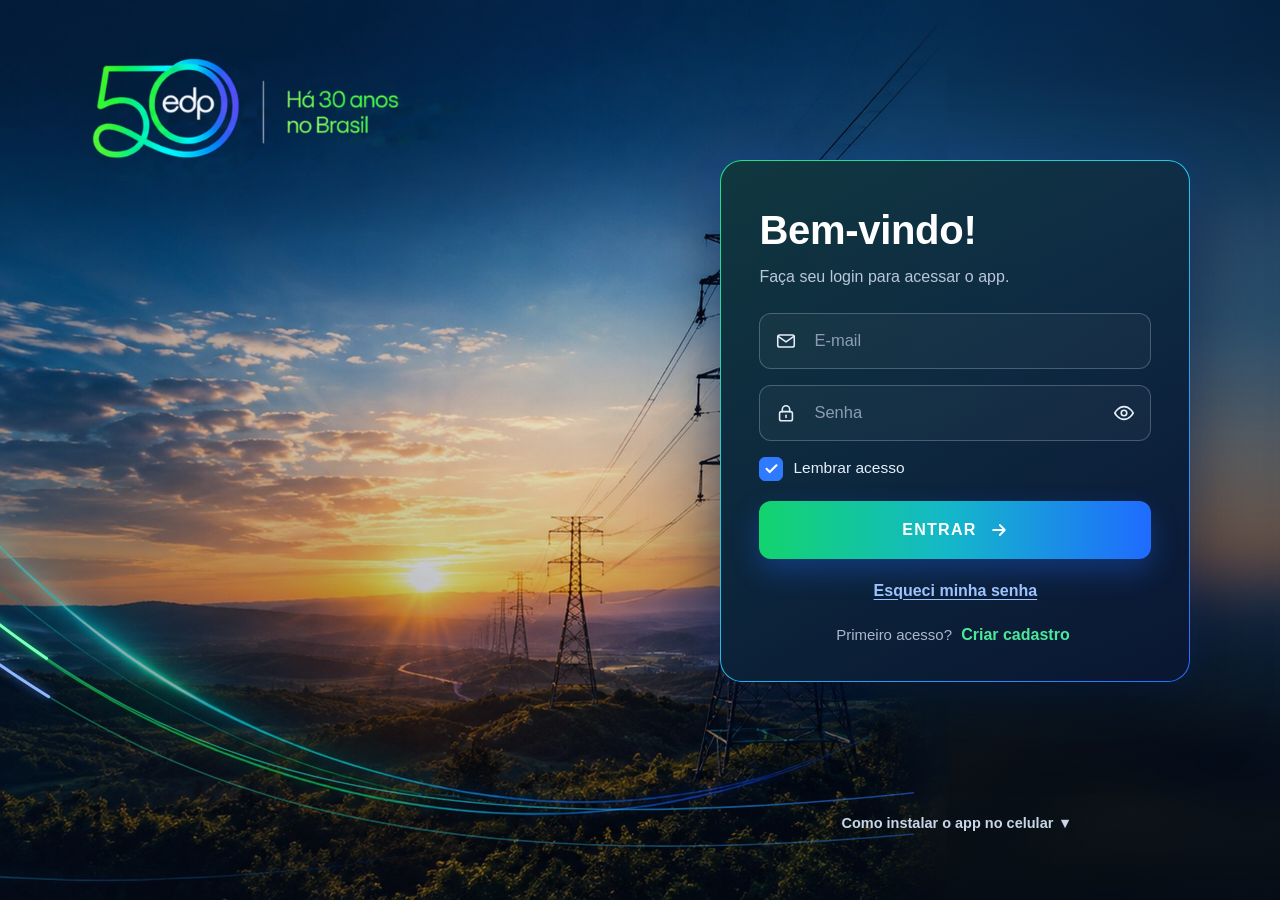
==== index.html @ 73c2d307 "Add files via upload" ====
<!DOCTYPE html>
<html lang="pt-BR">
<head>
  <meta charset="UTF-8">
  <!-- viewport-fit=cover + safe-area no CSS: a barra inferior do iPhone
       não cobre a navegação quando instalado na tela de início -->
  <meta name="viewport" content="width=device-width, initial-scale=1, viewport-fit=cover">
  <meta name="theme-color" content="#1A1F2E">
  <meta name="description" content="Registro de inspeções de campo — EDP TRANSMISSÃO CONSTRUÇÃO. Funciona sem internet.">

  <title>Inspeções - Infra | EDP TRANSMISSÃO CONSTRUÇÃO</title>

  <link rel="manifest" href="manifest.json">
  <link rel="stylesheet" href="styles.css">

  <!-- PWA no iOS (o Safari não lê tudo do manifest) -->
  <meta name="apple-mobile-web-app-capable" content="yes">
  <meta name="apple-mobile-web-app-status-bar-style" content="black-translucent">
  <meta name="apple-mobile-web-app-title" content="Inspeções Infra">
  <link rel="apple-touch-icon" href="icons/apple-touch-icon.png">
  <link rel="icon" href="icons/icon-192.png">
</head>
<body class="modo-publico" data-logo="oficial">

<!-- Fundo das telas de acesso: torres de transmissão ao pôr do sol, véu
     escuro para leitura e linhas de energia animadas. Decorativo. -->
<div class="fundo-animado" aria-hidden="true">
  <div class="fl-foto"></div>
  <div class="fl-veu"></div>
  <svg class="fl-energia" viewBox="0 0 1000 600" preserveAspectRatio="none">
    <defs>
      <linearGradient id="fl-g1" x1="0" x2="1"><stop offset="0" stop-color="#2BF08A"/><stop offset=".55" stop-color="#22D3EE"/><stop offset="1" stop-color="#2B6CFF"/></linearGradient>
      <linearGradient id="fl-g2" x1="0" x2="1"><stop offset="0" stop-color="#1FE37B"/><stop offset="1" stop-color="#3B82F6"/></linearGradient>
    </defs>
    <path class="fl-linha l1" d="M-20 250 C 180 420, 420 540, 1020 470"/>
    <path class="fl-linha l2" d="M-20 300 C 200 470, 460 575, 1020 520"/>
    <path class="fl-pulso p1" d="M-20 250 C 180 420, 420 540, 1020 470"/>
    <path class="fl-pulso p2" d="M-20 300 C 200 470, 460 575, 1020 520"/>
  </svg>
</div>


<!-- =====================================================================
     CABEÇALHO — logo EDP, nome do app e estado da conexão
     ================================================================== -->
<header class="cabecalho" id="cabecalho">
  <div class="cab-linha">
    <div class="cab-titulo">
      <img src="assets/edp-logo-neg.png" alt="EDP" class="cab-logo">
      <div class="cab-textos">
        <strong id="cab-nome">Inspeções - Infra</strong>
        <small id="cab-obra">EDP TRANSMISSÃO CONSTRUÇÃO</small>
      </div>
    </div>
    <button type="button" class="badge-rede" id="badge-rede" title="Conexão e fila de envio">
      <span class="ponto" id="ponto-rede"></span>
      <span id="txt-rede">Verificando…</span>
    </button>
  </div>
</header>

<div id="avisos" class="avisos" aria-live="polite"></div>

<main id="conteudo">

  <!-- ===================================================================
       TELA — LOGIN
       ================================================================ -->
  <section class="tela" id="tela-login">
    <div class="bloco-marca">
      <img src="assets/logo-edp50.png" alt="EDP 50 anos — Há 30 anos no Brasil" class="logo-50">
    </div>

    <div class="cartao cartao-vidro cartao-login">
      <h1>Bem-vindo!</h1>
      <p class="sub-vidro">Faça seu login para acessar o app.</p>
      <div class="aviso-embutido" id="aviso-modo-local" hidden>
        <b>Primeiro acesso?</b> Toque em <i>Criar cadastro</i>: a conta é criada neste
        aparelho, sem precisar de internet, e os registros ficam guardados nele.
      </div>
      <div class="aviso-embutido" id="aviso-offline-login" hidden>
        Sem conexão — você pode entrar com a última conta usada neste aparelho.
      </div>

      <label class="campo">
        <span class="rotulo so-leitor">E-mail</span>
        <span class="campo-icone icone-esq">
          <svg class="ico-campo" viewBox="0 0 24 24" aria-hidden="true"><rect x="3" y="5.5" width="18" height="13" rx="2"/><path d="M3.5 7l8.5 6 8.5-6"/></svg>
          <input type="email" id="login-email" autocomplete="username"
                 inputmode="email" placeholder="E-mail" enterkeyhint="next">
        </span>
        <span class="erro" id="e-login-email"></span>
      </label>

      <label class="campo">
        <span class="rotulo so-leitor">Senha</span>
        <span class="campo-senha campo-icone icone-esq">
          <svg class="ico-campo" viewBox="0 0 24 24" aria-hidden="true"><rect x="5" y="10.5" width="14" height="10" rx="2"/><path d="M8 10.5V8a4 4 0 0 1 8 0v2.5"/><path d="M12 14.5v2.5"/></svg>
          <input type="password" id="login-senha" autocomplete="current-password" placeholder="Senha" enterkeyhint="go">
          <button type="button" class="btn-olho" data-alvo="login-senha" aria-label="Mostrar senha"><svg class="olho-aberto" viewBox="0 0 24 24" aria-hidden="true"><path d="M2 12s3.6-7 10-7 10 7 10 7-3.6 7-10 7S2 12 2 12z"/><circle cx="12" cy="12" r="3"/></svg><svg class="olho-fechado" viewBox="0 0 24 24" aria-hidden="true"><path d="M3 3l18 18"/><path d="M10.6 5.1A10.9 10.9 0 0 1 12 5c6.4 0 10 7 10 7a17 17 0 0 1-3.2 4.1M6.6 6.6A16.6 16.6 0 0 0 2 12s3.6 7 10 7a10 10 0 0 0 5.4-1.6"/><path d="M9.9 9.9a3 3 0 0 0 4.2 4.2"/></svg></button>
        </span>
        <span class="erro" id="e-login-senha"></span>
      </label>

      <label class="campo campo-inline">
        <input type="checkbox" id="login-manter" checked>
        <span>Lembrar acesso</span>
      </label>

      <button class="btn btn-primario btn-bloco btn-entrar" id="btn-login">Entrar
        <svg viewBox="0 0 24 24" aria-hidden="true"><path d="M5 12h14M13 6l6 6-6 6"/></svg></button>

      <div class="links-login">
        <button type="button" class="btn btn-texto link-sublinhado" id="link-esqueci">Esqueci minha senha</button>
        <p class="primeiro-acesso">Primeiro acesso?
          <button type="button" class="btn btn-texto" id="link-cadastro">Criar cadastro</button></p>
      </div>
    </div>

    <details class="instalar-dobra" id="cartao-instalacao">
      <summary>Como instalar o app no celular</summary>
      <div class="abas" role="tablist">
        <button class="aba ativa" data-so="android" role="tab">Android</button>
        <button class="aba" data-so="ios" role="tab">iPhone / iPad</button>
        <button class="aba" data-so="desktop" role="tab">Computador</button>
      </div>
      <div class="aba-conteudo" data-so="android">
        <ol>
          <li>Abra o endereço do aplicativo no <b>Chrome</b>.</li>
          <li>Toque no menu <b>⋮</b> (canto superior direito).</li>
          <li>Escolha <b>Instalar aplicativo</b>.</li>
        </ol>
        <button class="btn btn-secundario" id="btn-instalar" hidden>Instalar agora</button>
      </div>
      <div class="aba-conteudo" data-so="ios" hidden>
        <ol>
          <li>Abra o endereço no <b>Safari</b> (pelo Chrome não funciona no iPhone).</li>
          <li>Toque em <b>Compartilhar</b> <span class="ios-share">⬆︎</span>.</li>
          <li>Escolha <b>Adicionar à Tela de Início</b>.</li>
          <li>Abra sempre pelo ícone criado — só assim funciona sem internet.</li>
        </ol>
      </div>
      <div class="aba-conteudo" data-so="desktop" hidden>
        <ol>
          <li>Abra no <b>Chrome</b> ou <b>Edge</b>.</li>
          <li>Clique no ícone ⊕ na barra de endereço e confirme <b>Instalar</b>.</li>
        </ol>
      </div>
    </details>
  </section>

  <!-- ===================================================================
       TELA — CADASTRO
       ================================================================ -->
  <section class="tela" id="tela-cadastro" hidden>
    <div class="bloco-marca bloco-marca-pequeno"><img src="assets/logo-edp50.png" alt="EDP 50 anos" class="logo-50"></div>
    <div class="cartao cartao-vidro">
      <button type="button" class="btn btn-texto" id="voltar-login-1">‹ Voltar para o login</button>
      <h1>Criar cadastro</h1>
      <div class="aviso-embutido" id="aviso-cadastro-local" hidden>
        <b>Modo local.</b> A conta é criada neste aparelho e liberada na hora — sem
        internet e sem aprovação. A primeira conta do aparelho vira administradora.
      </div>
      <p class="apoio" id="apoio-cadastro-aprovacao">O acesso é liberado pelo administrador.
         Você recebe a confirmação assim que o cadastro for aprovado.</p>

      <label class="campo">
        <span class="rotulo">Nome completo <b class="obrig">*</b></span>
        <input type="text" id="cad-nome" autocomplete="name" placeholder="Nome e sobrenome">
        <span class="erro" id="e-cad-nome"></span>
      </label>

      <label class="campo">
        <span class="rotulo">E-mail corporativo <b class="obrig">*</b></span>
        <input type="email" id="cad-email" autocomplete="email" inputmode="email"
               placeholder="nome.sobrenome@edp.com">
        <span class="apoio pequena">É o seu identificador de acesso. Não pode se repetir.</span>
        <span class="erro" id="e-cad-email"></span>
      </label>

      <label class="campo">
        <span class="rotulo">Função / cargo <b class="obrig">*</b></span>
        <select id="cad-funcao"><option value="">Selecione…</option></select>
        <span class="erro" id="e-cad-funcao"></span>
      </label>
      <label class="campo" id="campo-cad-funcao-outro" hidden>
        <span class="rotulo">Informe a função <b class="obrig">*</b></span>
        <input type="text" id="cad-funcao-outro" placeholder="Descreva o cargo">
        <span class="erro" id="e-cad-funcao-outro"></span>
      </label>

      <fieldset class="campo">
        <legend class="rotulo">Lote(s) de atuação <b class="obrig">*</b></legend>
        <div id="cad-lotes" class="lista-check"></div>
        <span class="erro" id="e-cad-lotes"></span>
      </fieldset>

      <label class="campo">
        <span class="rotulo">Senha <b class="obrig">*</b></span>
        <span class="campo-senha">
          <input type="password" id="cad-senha" autocomplete="new-password">
          <button type="button" class="btn-olho" data-alvo="cad-senha" aria-label="Mostrar senha"><svg class="olho-aberto" viewBox="0 0 24 24" aria-hidden="true"><path d="M2 12s3.6-7 10-7 10 7 10 7-3.6 7-10 7S2 12 2 12z"/><circle cx="12" cy="12" r="3"/></svg><svg class="olho-fechado" viewBox="0 0 24 24" aria-hidden="true"><path d="M3 3l18 18"/><path d="M10.6 5.1A10.9 10.9 0 0 1 12 5c6.4 0 10 7 10 7a17 17 0 0 1-3.2 4.1M6.6 6.6A16.6 16.6 0 0 0 2 12s3.6 7 10 7a10 10 0 0 0 5.4-1.6"/><path d="M9.9 9.9a3 3 0 0 0 4.2 4.2"/></svg></button>
        </span>
        <span class="apoio pequena">Mínimo de 8 caracteres, com pelo menos uma letra e um número.</span>
        <span class="erro" id="e-cad-senha"></span>
      </label>

      <label class="campo">
        <span class="rotulo">Confirmação da senha <b class="obrig">*</b></span>
        <span class="campo-senha">
          <input type="password" id="cad-senha2" autocomplete="new-password">
          <button type="button" class="btn-olho" data-alvo="cad-senha2" aria-label="Mostrar senha"><svg class="olho-aberto" viewBox="0 0 24 24" aria-hidden="true"><path d="M2 12s3.6-7 10-7 10 7 10 7-3.6 7-10 7S2 12 2 12z"/><circle cx="12" cy="12" r="3"/></svg><svg class="olho-fechado" viewBox="0 0 24 24" aria-hidden="true"><path d="M3 3l18 18"/><path d="M10.6 5.1A10.9 10.9 0 0 1 12 5c6.4 0 10 7 10 7a17 17 0 0 1-3.2 4.1M6.6 6.6A16.6 16.6 0 0 0 2 12s3.6 7 10 7a10 10 0 0 0 5.4-1.6"/><path d="M9.9 9.9a3 3 0 0 0 4.2 4.2"/></svg></button>
        </span>
        <span class="erro" id="e-cad-senha2"></span>
      </label>

      <button class="btn btn-primario btn-bloco" id="btn-cadastrar">Enviar cadastro</button>
      <p class="apoio pequena" id="apoio-cadastro-rede">O cadastro exige internet. Em campo,
         sem sinal, use uma conta já liberada.</p>
    </div>
  </section>

  <!-- ===================================================================
       TELA — RECUPERAÇÃO DE SENHA
       ================================================================ -->
  <section class="tela" id="tela-recuperar" hidden>
    <div class="bloco-marca bloco-marca-pequeno"><img src="assets/logo-edp50.png" alt="EDP 50 anos" class="logo-50"></div>
    <div class="cartao cartao-vidro">
      <button type="button" class="btn btn-texto" id="voltar-login-2">‹ Voltar para o login</button>
      <h1>Esqueci minha senha</h1>
      <div class="aviso-embutido alerta" id="aviso-recuperar-local" hidden>
        <b>Modo local.</b> Sem servidor configurado não há envio de e-mail. A conta existe
        apenas neste aparelho — se perdeu a senha, crie outra conta ou peça ao
        administrador do aparelho.
      </div>
      <div class="aviso-embutido alerta" id="aviso-offline-recuperar" hidden>
        Recuperação de senha exige internet. Conecte-se à rede e tente de novo.
      </div>
      <p class="apoio">Enviaremos um link de redefinição para o seu e-mail corporativo.</p>
      <label class="campo">
        <span class="rotulo">E-mail cadastrado <b class="obrig">*</b></span>
        <input type="email" id="rec-email" inputmode="email" placeholder="nome.sobrenome@edp.com">
        <span class="erro" id="e-rec-email"></span>
      </label>
      <button class="btn btn-primario btn-bloco" id="btn-recuperar">Enviar link de redefinição</button>
    </div>
  </section>

  <!-- ===================================================================
       TELA — BOAS-VINDAS (logo após o login)
       ================================================================ -->
  <section class="tela" id="tela-boasvindas" hidden>
    <div class="bloco-marca">
      <img src="assets/logo-edp50.png" alt="EDP 50 anos — Há 30 anos no Brasil" class="logo-50">
    </div>

    <div class="bv-saudacao">
      <p class="bv-ola">Olá<span id="bv-nome"></span>,</p>
      <h1 class="bv-titulo">Seja bem-vindo!</h1>
      <span class="bv-traco" aria-hidden="true"></span>
    </div>

    <div class="cartao cartao-vidro cartao-bv">
      <svg class="bv-icone" viewBox="0 0 64 64" aria-hidden="true">
        <defs><linearGradient id="bv-g" x1="0" y1="0" x2="1" y2="1">
          <stop offset="0" stop-color="#2BF08A"/><stop offset="1" stop-color="#22C7E8"/></linearGradient></defs>
        <path d="M23 10h18a2 2 0 0 1 2 2v4H21v-4a2 2 0 0 1 2-2z"/>
        <path d="M21 14h-6a4 4 0 0 0-4 4v36a4 4 0 0 0 4 4h34a4 4 0 0 0 4-4V18a4 4 0 0 0-4-4h-6"/>
        <path d="M24 28l8 7 8-7M24 38l8 7 8-7"/>
      </svg>
      <h2 class="bv-cartao-titulo">Iniciar inspeção</h2>
      <button type="button" class="btn btn-primario btn-bloco btn-iniciar" id="btn-iniciar-inspecao">
        <span class="bv-seta" aria-hidden="true"><svg viewBox="0 0 24 24"><path d="M5 12h14M13 6l6 6-6 6"/></svg></span>
        <span>Iniciar inspeção</span>
      </button>
      <button type="button" class="btn btn-bloco bv-cronograma" id="btn-bv-cronograma">Ver cronograma de inspeções</button>
    </div>

    <div class="cartao cartao-vidro bv-liberacoes" id="bv-liberacoes" hidden>
      <div class="bv-lib-texto">
        <b id="bv-lib-qtd">0</b>
        <span id="bv-lib-rotulo">cadastro(s) aguardando sua liberação</span>
      </div>
      <button type="button" class="btn btn-secundario btn-bloco" id="btn-bv-liberacoes">Abrir liberações de acesso</button>
    </div>
  </section>

  <!-- ===================================================================
       TELA — NOVA INSPEÇÃO (também usada na edição)
       ================================================================ -->
  <section class="tela" id="tela-nova" hidden>
    <form id="form-inspecao" novalidate>
      <div class="cartao">
        <h1 id="titulo-form">Nova inspeção</h1>

        <div class="campo">
          <span class="rotulo">Responsável</span>
          <div class="campo-fixo" id="f-responsavel-exibicao">
            <b id="txt-responsavel">—</b>
            <small id="txt-funcao"></small>
          </div>
          <span class="apoio pequena">Vem do seu cadastro e não é editável.</span>
        </div>

        <label class="campo">
          <span class="rotulo">Data da inspeção <b class="obrig">*</b></span>
          <input type="date" id="f-data" required>
          <span class="erro" id="e-data"></span>
        </label>

        <label class="campo">
          <span class="rotulo">Lote <b class="obrig">*</b></span>
          <select id="f-lote" required><option value="">Selecione…</option></select>
          <span class="apoio pequena" id="apoio-lote" hidden></span>
          <span class="erro" id="e-lote"></span>
        </label>

        <label class="campo">
          <span class="rotulo">Canteiro <b class="obrig">*</b></span>
          <select id="f-canteiro" required disabled>
            <option value="">Selecione o lote primeiro</option>
          </select>
          <span class="erro" id="e-canteiro"></span>
        </label>
        <label class="campo" id="campo-canteiro-outro" hidden>
          <span class="rotulo">Informe o canteiro <b class="obrig">*</b></span>
          <input type="text" id="f-canteiro-outro" placeholder="Nome do canteiro">
          <span class="erro" id="e-canteiro-outro"></span>
        </label>

        <label class="campo">
          <span class="rotulo">Empresa (construtora) <b class="obrig">*</b></span>
          <select id="f-empresa" required disabled>
            <option value="">Selecione o canteiro primeiro</option>
          </select>
          <span class="erro" id="e-empresa"></span>
        </label>
        <label class="campo" id="campo-empresa-outro" hidden>
          <span class="rotulo">Informe a empresa <b class="obrig">*</b></span>
          <input type="text" id="f-empresa-outro" placeholder="Razão social / nome">
          <span class="erro" id="e-empresa-outro"></span>
        </label>
      </div>

      <div class="cartao">
        <fieldset class="campo">
          <legend class="rotulo">O que foi inspecionado? <b class="obrig">*</b></legend>
          <div id="f-inspecionado" class="lista-check"></div>
          <span class="erro" id="e-inspecionado"></span>
        </fieldset>
        <label class="campo" id="campo-inspecionado-outro" hidden>
          <span class="rotulo">Descreva o "Outro" <b class="obrig">*</b></span>
          <input type="text" id="f-inspecionado-outro" placeholder="O que mais foi inspecionado">
          <span class="erro" id="e-inspecionado-outro"></span>
        </label>
      </div>

      <div class="cartao">
        <div class="campo">
          <span class="rotulo">Não conformidade? <b class="obrig">*</b></span>
          <div class="radio-grande">
            <label class="opcao opcao-nao">
              <input type="radio" name="nc" value="Não" checked><span>Não</span>
            </label>
            <label class="opcao opcao-sim">
              <input type="radio" name="nc" value="Sim"><span>Sim</span>
            </label>
          </div>
        </div>
        <label class="campo" id="campo-quais" hidden>
          <span class="rotulo">Quais? <b class="obrig">*</b></span>
          <textarea id="f-quais" rows="5"
            placeholder="Descreva as não conformidades encontradas, local e gravidade."></textarea>
          <span class="erro" id="e-quais"></span>
        </label>
      </div>

      <div class="cartao">
        <span class="rotulo">Fotos <small id="contador-fotos">(0/20)</small></span>
        <div class="botoes-foto">
          <label class="btn btn-secundario btn-arquivo">
            Tirar foto
            <input type="file" id="f-camera" accept="image/*" capture="environment" multiple hidden>
          </label>
          <label class="btn btn-secundario btn-arquivo">
            Escolher da galeria
            <input type="file" id="f-galeria" accept="image/*" multiple hidden>
          </label>
        </div>
        <p class="apoio pequena">As fotos são reduzidas para 1600 px e ~300 KB antes de
           serem gravadas no aparelho.</p>
        <div id="grade-fotos" class="grade-fotos"></div>
      </div>

      <div class="cartao">
        <label class="campo">
          <span class="rotulo">Observações</span>
          <textarea id="f-observacoes" rows="4" placeholder="Informações complementares (opcional)."></textarea>
        </label>
        <div class="campo">
          <span class="rotulo">Localização</span>
          <div class="linha-geo">
            <span id="txt-geo" class="apoio pequena">Não capturada.</span>
            <button type="button" class="btn btn-texto" id="btn-geo">Capturar GPS</button>
          </div>
        </div>
      </div>

      <div class="barra-acoes">
        <button type="button" class="btn btn-neutro" id="btn-cancelar">Cancelar</button>
        <button type="submit" class="btn btn-primario" id="btn-salvar">Salvar inspeção</button>
      </div>
    </form>
  </section>

  <!-- ===================================================================
       TELA — HISTÓRICO
       ================================================================ -->
  <section class="tela" id="tela-historico" hidden>
    <div class="cartao">
      <h1>Histórico de inspeções</h1>
      <label class="campo">
        <span class="rotulo">Busca livre</span>
        <input type="search" id="h-texto" placeholder="Canteiro, empresa, texto da NC…">
      </label>
      <details id="det-filtros">
        <summary>Filtros</summary>
        <div class="grade-filtros">
          <label class="campo"><span class="rotulo">De</span><input type="date" id="h-de"></label>
          <label class="campo"><span class="rotulo">Até</span><input type="date" id="h-ate"></label>
          <label class="campo"><span class="rotulo">Lote</span>
            <select id="h-lote"><option value="">Todos</option></select></label>
          <label class="campo"><span class="rotulo">Canteiro</span>
            <select id="h-canteiro"><option value="">Todos</option></select></label>
          <label class="campo"><span class="rotulo">Empresa</span>
            <select id="h-empresa"><option value="">Todas</option></select></label>
          <label class="campo"><span class="rotulo">Não conformidade</span>
            <select id="h-nc">
              <option value="">Todas</option>
              <option value="Sim">Somente com NC</option>
              <option value="Não">Somente sem NC</option>
            </select></label>
          <label class="campo campo-inline">
            <input type="checkbox" id="h-excluidos"><span>Mostrar excluídos</span>
          </label>
        </div>
        <button type="button" class="btn btn-texto" id="btn-limpar-filtros">Limpar filtros</button>
      </details>
    </div>

    <div class="barra-acoes barra-historico">
      <span id="h-resumo" class="apoio pequena"></span>
      <button type="button" class="btn btn-secundario" id="btn-pdf-consolidado">PDF do período</button>
    </div>

    <div id="lista-historico" class="lista"></div>
  </section>

  <!-- ===================================================================
       TELA — DETALHE
       ================================================================ -->
  <section class="tela" id="tela-detalhe" hidden>
    <div class="cartao">
      <button type="button" class="btn btn-texto" id="btn-voltar-detalhe">‹ Voltar ao histórico</button>
      <div id="detalhe-conteudo"></div>
    </div>
    <div class="barra-acoes">
      <button type="button" class="btn btn-neutro" id="btn-excluir-detalhe">Excluir</button>
      <button type="button" class="btn btn-secundario" id="btn-editar-detalhe">Editar</button>
      <button type="button" class="btn btn-primario" id="btn-pdf-detalhe">Gerar PDF</button>
    </div>
  </section>

  <!-- ===================================================================
       TELA — CRONOGRAMA (Gantt programado x realizado)
       ================================================================ -->
  <section class="tela tela-cronograma" id="tela-cronograma" hidden>
    <div class="cartao cr-topo">
      <div class="cr-titulo">
        <div>
          <h1>Cronograma de inspeções</h1>
          <p class="apoio pequena">Programe as inspeções dos canteiros dos seus lotes e dê o check ao realizar.</p>
        </div>
        <div class="cr-seletor-ano" role="group" aria-label="Ano do planejamento">
          <button type="button" class="cr-seta" id="cr-ano-ant" aria-label="Ano anterior">‹</button>
          <select id="cr-ano" aria-label="Ano"></select>
          <button type="button" class="cr-seta" id="cr-ano-prox" aria-label="Próximo ano">›</button>
        </div>
      </div>

      <div class="cr-kpis">
        <div class="cr-kpi"><b id="cr-k-total">0</b><span>Programadas</span></div>
        <div class="cr-kpi k-real"><b id="cr-k-real">0</b><span>Realizadas</span></div>
        <div class="cr-kpi k-and"><b id="cr-k-and">0</b><span>Em andamento</span></div>
        <div class="cr-kpi k-atr"><b id="cr-k-atr">0</b><span>Em atraso</span></div>
        <div class="cr-kpi k-prog"><b id="cr-k-prog">0</b><span>A iniciar</span></div>
        <div class="cr-kpi k-ader"><b id="cr-k-ader">—</b><span>No prazo</span></div>
      </div>
      <div class="cr-progresso"><div class="cr-barra"><i id="cr-barra-real"></i></div>
        <span id="cr-txt-progresso" class="apoio pequena"></span></div>

      <div class="cr-filtros">
        <label class="campo"><span class="rotulo">Lote</span><select id="cr-lote"></select></label>
        <label class="campo" id="cr-campo-resp" hidden><span class="rotulo">Responsável</span><select id="cr-resp"></select></label>
        <label class="campo"><span class="rotulo">Situação</span>
          <select id="cr-situacao">
            <option value="">Todas</option>
            <option value="programado">A iniciar</option>
            <option value="andamento">Em andamento</option>
            <option value="atrasado">Em atraso</option>
            <option value="realizado">Realizadas</option>
          </select></label>
      </div>

      <div class="cr-acoes">
        <div class="cr-visoes" role="tablist">
          <button type="button" class="aba ativa" data-cr-visao="gantt">Gantt</button>
          <button type="button" class="aba" data-cr-visao="lista">Lista / check</button>
        </div>
        <button type="button" class="btn btn-primario" id="cr-programar">+ Programar</button>
      </div>
      <p class="apoio pequena cr-aviso-base" id="cr-aviso-base" hidden>O cronograma está salvo neste aparelho.
        A base central ainda não tem a tabela do cronograma — o administrador precisa rodar
        <b>banco/03-cronograma.sql</b> no Supabase.</p>
    </div>

    <div class="cr-legenda" id="cr-legenda">
      <span><i class="st-programado"></i>A iniciar</span>
      <span><i class="st-andamento"></i>Em andamento</span>
      <span><i class="st-atrasado"></i>Em atraso</span>
      <span><i class="st-realizado"></i>Realizado</span>
      <span><i class="st-realizado_atraso"></i>Realizado c/ atraso</span>
      <span><b class="lg-check">✓</b>Data do check</span>
      <span><b class="lg-hoje"></b>Hoje</span>
    </div>
    <div class="cartao cr-gantt-cartao" id="cr-gantt"></div>
    <div id="cr-lista" class="cr-lista" hidden></div>
  </section>

  <!-- ===================================================================
       TELA — PAINEL DE INDICADORES
       ================================================================ -->
  <section class="tela tela-dash" id="tela-painel" hidden>
    <div class="cartao dash-topo">
      <div class="dash-titulo">
        <h1>Painel de indicadores</h1>
        <p class="apoio pequena" id="pa-descricao"></p>
      </div>
      <div class="dash-controles">
        <div class="periodo" id="periodo-botoes">
          <button type="button" class="chip ativo" data-periodo="mes">Mês atual</button>
          <button type="button" class="chip" data-periodo="3meses">Últimos 3 meses</button>
          <button type="button" class="chip" data-periodo="ano">Ano</button>
          <button type="button" class="chip" data-periodo="custom">Personalizado</button>
        </div>
        <div class="dash-datas" id="periodo-custom" hidden>
          <label class="campo"><span class="rotulo">De</span><input type="date" id="pa-de"></label>
          <label class="campo"><span class="rotulo">Até</span><input type="date" id="pa-ate"></label>
        </div>
        <button type="button" class="btn btn-secundario" id="btn-pdf-painel">Exportar painel</button>
      </div>
    </div>

    <div class="cartoes-indicador" id="pa-cartoes"></div>

    <div class="dash-grade">
      <div class="cartao dash-bloco">
        <h2>Inspeções por lote</h2>
        <div id="pa-graf-lote" class="area-grafico"></div>
      </div>
      <div class="cartao dash-bloco">
        <h2>Inspeções por empresa</h2>
        <div id="pa-graf-empresa" class="area-grafico"></div>
      </div>
      <div class="cartao dash-bloco">
        <h2>O que foi inspecionado</h2>
        <div id="pa-graf-itens" class="area-grafico"></div>
      </div>

      <div class="cartao dash-bloco dash-largo">
        <h2>Evolução mensal <small class="apoio">— últimos 12 meses</small></h2>
        <div id="pa-graf-evolucao" class="area-grafico"></div>
      </div>
      <div class="cartao dash-bloco">
        <h2>Canteiros com mais não conformidades</h2>
        <div id="pa-graf-canteiros" class="area-grafico"></div>
      </div>

      <div class="cartao dash-bloco dash-largo">
        <h2>Cobertura de canteiros</h2>
        <div class="rolagem-horizontal dash-tabela">
          <table class="tabela" id="pa-cobertura">
            <thead>
              <tr>
                <th>Canteiro</th><th>Lote</th><th>Última inspeção</th>
                <th>No período</th><th>NCs</th><th>Situação</th>
              </tr>
            </thead>
            <tbody></tbody>
          </table>
        </div>
        <p class="apoio pequena dash-legenda">
          <span class="ponto-legenda verde"></span> até 30 dias &nbsp;
          <span class="ponto-legenda amarelo"></span> 31 a 60 dias &nbsp;
          <span class="ponto-legenda vermelho"></span> mais de 60 dias ou nunca inspecionado
        </p>
      </div>
      <div class="cartao dash-bloco">
        <h2>Checklist — perguntas com NÃO</h2>
        <div id="pa-graf-checklist" class="area-grafico"></div>
      </div>

      <div class="cartao dash-bloco" id="cartao-graf-responsavel" hidden>
        <h2>Inspeções por responsável</h2>
        <div id="pa-graf-responsavel" class="area-grafico"></div>
        <p class="apoio pequena">Visível apenas para o perfil administrador.</p>
      </div>
    </div>
  </section>

  <!-- ===================================================================
       TELA — EXPORTAÇÃO E BACKUP
       ================================================================ -->
  <section class="tela" id="tela-sync" hidden>
    <div class="cartao">
      <h1>Exportar</h1>
      <p class="apoio" id="apoio-exportar">As inspeções ficam guardadas neste aparelho. Use a planilha
         mensal para enviar o consolidado e os PDFs para montar o dossiê.</p>

      <div class="painel-numeros">
        <div class="num"><b id="n-total">0</b><span>Inspeções gravadas</span></div>
        <div class="num num-erro"><b id="n-nc">0</b><span>Com não conformidade</span></div>
        <div class="num"><b id="n-fotos">0</b><span>Fotos</span></div>
      </div>
    </div>

    <div class="cartao" id="cartao-base" hidden>
      <h2>Base central</h2>
      <p class="apoio pequena">Com internet, cada inspeção salva sobe sozinha para a base
         central e o app recebe as novas a cada 30 segundos. Sem internet, ela fica na fila
         e é enviada assim que a conexão voltar.</p>
      <div class="painel-numeros">
        <div class="num num-pendente"><b id="n-fila">0</b><span>Na fila de envio</span></div>
        <div class="num num-erro"><b id="n-erros">0</b><span>Com erro</span></div>
        <div class="num num-ok"><b id="n-ultima">—</b><span>Última sincronização</span></div>
      </div>
      <p class="apoio pequena" id="txt-sync-erro" hidden></p>
      <button type="button" class="btn btn-primario btn-bloco" id="btn-sincronizar">Sincronizar agora</button>
    </div>

    <div class="cartao">
      <h2>Planilha mensal</h2>
      <p class="apoio pequena">Gera um arquivo CSV com todas as inspeções do período,
         pronto para abrir no Excel e enviar.</p>

      <label class="campo">
        <span class="rotulo">Período</span>
        <select id="exp-periodo">
          <option value="mes">Mês atual</option>
          <option value="anterior">Mês anterior</option>
          <option value="ano">Ano corrente</option>
          <option value="tudo">Todas as inspeções</option>
          <option value="custom">Personalizado</option>
        </select>
      </label>
      <div class="grade-filtros" id="exp-custom" hidden>
        <label class="campo"><span class="rotulo">De</span><input type="date" id="exp-de"></label>
        <label class="campo"><span class="rotulo">Até</span><input type="date" id="exp-ate"></label>
      </div>
      <p class="apoio pequena" id="exp-resumo"></p>

      <button type="button" class="btn btn-primario btn-bloco" id="btn-exp-planilha">
        Baixar planilha do período
      </button>
      <div class="botoes-foto" style="margin-top:10px">
        <button type="button" class="btn btn-secundario" id="btn-exp-pdf">PDF consolidado</button>
        <button type="button" class="btn btn-secundario" id="btn-exp-json">Backup JSON</button>
      </div>
      <p class="apoio pequena">O <b>backup JSON</b> guarda tudo, inclusive as fotos —
         é o que permite recuperar os registros se o aparelho for trocado.</p>
    </div>

    <div class="cartao">
      <h2>Armazenamento do aparelho</h2>
      <div class="barra-armazenamento"><i id="barra-uso"></i></div>
      <p class="apoio pequena" id="txt-armazenamento">Calculando…</p>
      <button type="button" class="btn btn-texto perigo" id="btn-limpar-base">Apagar toda a base local</button>
    </div>
  </section>

  <!-- ===================================================================
       TELA — ADMINISTRAÇÃO
       ================================================================ -->
  <section class="tela" id="tela-admin" hidden>
    <div class="cartao">
      <div class="linha-titulo">
        <h1>Liberações de acesso</h1>
        <button type="button" class="btn btn-secundario" id="btn-recarregar-usuarios">Atualizar</button>
      </div>
      <p class="apoio" id="apoio-admin">Todo novo cadastro chega aqui bloqueado. Só o
         administrador libera o acesso, define os lotes e o que cada colaborador enxerga:
         <b>somente as próprias inspeções</b> ou <b>todas as inspeções dos seus lotes</b>.</p>
      <div class="painel-numeros">
        <div class="num num-pendente"><b id="ad-pendentes">0</b><span>Pendentes</span></div>
        <div class="num num-ok"><b id="ad-ativos">0</b><span>Ativos</span></div>
        <div class="num"><b id="ad-aparelhos">0</b><span>Aparelhos ativos (7 dias)</span></div>
      </div>
      <div class="filtro-lib" role="tablist">
        <button type="button" class="aba ativa" data-filtro-lib="pendente">Aguardando liberação</button>
        <button type="button" class="aba" data-filtro-lib="ativo">Liberados</button>
        <button type="button" class="aba" data-filtro-lib="bloqueado">Recusados / inativos</button>
        <button type="button" class="aba" data-filtro-lib="todos">Todos</button>
      </div>
    </div>
    <div id="lista-usuarios" class="lista"></div>
  </section>

  <!-- ===================================================================
       TELA — MAIS (conta, ajuda, administração)
       ================================================================ -->
  <section class="tela" id="tela-mais" hidden>
    <div class="cartao">
      <h1>Minha conta</h1>
      <table class="tabela-detalhe">
        <tbody>
          <tr><th>Nome</th><td id="conta-nome">—</td></tr>
          <tr><th>E-mail</th><td id="conta-email">—</td></tr>
          <tr><th>Função</th><td id="conta-funcao">—</td></tr>
          <tr><th>Lotes de atuação</th><td id="conta-lotes">—</td></tr>
          <tr><th>Perfil</th><td id="conta-perfil">—</td></tr>
          <tr><th>Sessão offline</th><td id="conta-sessao">—</td></tr>
        </tbody>
      </table>
      <div class="barra-acoes">
        <button type="button" class="btn btn-neutro btn-bloco" id="btn-sair">Sair da conta</button>
      </div>
    </div>

    <div class="cartao" id="cartao-logo" hidden>
      <h2>Logotipo da empresa</h2>
      <p class="apoio pequena">Use a versão <b>negativa</b> da marca (para fundo escuro),
         em PNG com fundo transparente. Ela passa a aparecer no cabeçalho, na tela de
         login e na faixa dos relatórios em PDF.</p>

      <div class="previa-logo">
        <img id="previa-logo" src="assets/edp-logo-neg.png" alt="Prévia do logotipo">
      </div>
      <p class="apoio pequena" id="txt-logo-atual">Logotipo padrão do pacote.</p>

      <div class="botoes-foto">
        <label class="btn btn-primario btn-arquivo">
          Escolher arquivo
          <input type="file" id="f-logo" accept="image/png,image/jpeg,image/webp" hidden>
        </label>
        <button type="button" class="btn btn-neutro" id="btn-logo-padrao">Voltar ao padrão</button>
      </div>

      <details style="margin-top:12px">
        <summary>Aplicar em todos os aparelhos</summary>
        <p class="apoio pequena">A logo escolhida aqui vale <b>neste aparelho</b>. Para que
           ela apareça para toda a equipe — inclusive no ícone do aplicativo instalado —
           baixe os arquivos abaixo e substitua-os na pasta publicada, subindo a versão
           conforme o README.</p>
        <button type="button" class="btn btn-secundario btn-bloco" id="btn-baixar-identidade">
          Baixar arquivos para publicar
        </button>
        <div id="saida-identidade" class="lista-arquivos"></div>
      </details>
    </div>

    <div class="cartao" id="cartao-admin-atalho" hidden>
      <h2>Liberações de acesso <span class="selo selo-nc" id="selo-pendentes-mais" hidden></span></h2>
      <p class="apoio pequena">Liberar novos cadastros, definir lotes e visão de cada colaborador.</p>
      <button type="button" class="btn btn-primario btn-bloco" id="btn-abrir-admin">Abrir liberações de acesso</button>
    </div>

    <div class="cartao">
      <h2>Como usar</h2>
      <ol class="ajuda">
        <li><b>Sem sinal é normal.</b> Preencha e salve à vontade: tudo fica guardado
            neste aparelho, inclusive as fotos.</li>
        <li><b>PDF sem internet.</b> O relatório de cada inspeção é gerado no próprio
            aparelho, em <i>Histórico → PDF</i>.</li>
        <li><b>No fechamento do mês</b>, em <i>Exportar</i>, baixe a planilha do período
            e o backup JSON e envie para o responsável.</li>
        <li><b>Os dados ficam só neste aparelho.</b> Antes de trocar ou formatar o
            celular, baixe o backup JSON.</li>
        <li><b>Excluir</b> não apaga: marca como excluído e guarda a auditoria.</li>
      </ol>
    </div>

    <div class="cartao">
      <h2>Instalação na tela de início</h2>
      <div class="abas" role="tablist">
        <button class="aba ativa" data-so2="android">Android</button>
        <button class="aba" data-so2="ios">iPhone / iPad</button>
        <button class="aba" data-so2="desktop">Computador</button>
      </div>
      <div class="aba-conteudo2" data-so2="android">
        <ol><li>Chrome → menu <b>⋮</b> → <b>Instalar aplicativo</b>.</li></ol>
      </div>
      <div class="aba-conteudo2" data-so2="ios" hidden>
        <ol><li><b>Safari</b> → <b>Compartilhar</b> → <b>Adicionar à Tela de Início</b>.</li>
            <li>Abra sempre pelo ícone criado.</li></ol>
      </div>
      <div class="aba-conteudo2" data-so2="desktop" hidden>
        <ol><li>Chrome/Edge → ícone ⊕ na barra de endereço → <b>Instalar</b>.</li></ol>
      </div>
    </div>

    <div class="cartao">
      <h2>Sobre</h2>
      <p class="apoio pequena" id="txt-sobre"></p>
    </div>
  </section>

</main>

<!-- =====================================================================
     NAVEGAÇÃO INFERIOR
     ================================================================== -->
<nav class="navegacao" id="navegacao" hidden>
  <button type="button" data-ir="tela-nova" class="nav-item ativa" aria-label="Nova">
    <svg class="icone" viewBox="0 0 24 24" aria-hidden="true"><path d="M9 4h6a1 1 0 0 1 1 1v1H8V5a1 1 0 0 1 1-1z"/><path d="M8 5H6.5A1.5 1.5 0 0 0 5 6.5v13A1.5 1.5 0 0 0 6.5 21h11a1.5 1.5 0 0 0 1.5-1.5v-13A1.5 1.5 0 0 0 17.5 5H16"/><path d="M12 10v7M8.5 13.5h7"/></svg><span class="nav-rotulo">Nova</span>
  </button>
  <button type="button" data-ir="tela-historico" class="nav-item" aria-label="Histórico">
    <svg class="icone" viewBox="0 0 24 24" aria-hidden="true"><path d="M3.5 12a8.5 8.5 0 1 0 2.5-6"/><path d="M3 4v4h4"/><path d="M12 7.5V12l3 2"/></svg><span class="nav-rotulo">Histórico</span>
  </button>
  <button type="button" data-ir="tela-cronograma" class="nav-item" aria-label="Cronograma">
    <svg class="icone" viewBox="0 0 24 24" aria-hidden="true"><rect x="3.5" y="5" width="17" height="15.5" rx="2"/><path d="M3.5 9.5h17M8 3v4M16 3v4"/><path d="M7 13h5M10 16.5h7"/></svg><span class="nav-rotulo">Cronograma</span>
  </button>
  <button type="button" data-ir="tela-painel" class="nav-item" aria-label="Painel">
    <svg class="icone" viewBox="0 0 24 24" aria-hidden="true"><path d="M4 20h16"/><rect x="5.5" y="11" width="3" height="6" rx="1"/><rect x="10.5" y="6" width="3" height="11" rx="1"/><rect x="15.5" y="9" width="3" height="8" rx="1"/></svg><span class="nav-rotulo">Painel</span>
  </button>
  <button type="button" data-ir="tela-sync" class="nav-item" aria-label="Exportar">
    <svg class="icone" viewBox="0 0 24 24" aria-hidden="true"><path d="M12 4v10"/><path d="M8 10.5l4 4 4-4"/><path d="M4.5 15v3.5A1.5 1.5 0 0 0 6 20h12a1.5 1.5 0 0 0 1.5-1.5V15"/></svg><span class="nav-rotulo">Exportar</span>
  </button>
  <button type="button" data-ir="tela-mais" class="nav-item" aria-label="Mais">
    <svg class="icone" viewBox="0 0 24 24" aria-hidden="true"><rect x="4" y="4" width="6.5" height="6.5" rx="1.8"/><rect x="13.5" y="4" width="6.5" height="6.5" rx="1.8"/><rect x="4" y="13.5" width="6.5" height="6.5" rx="1.8"/><rect x="13.5" y="13.5" width="6.5" height="6.5" rx="1.8"/></svg><span class="nav-rotulo">Mais</span>
  </button>
</nav>

<div class="carregando" id="carregando" hidden>
  <div class="caixa-carregando">
    <div class="giro"></div>
    <span id="txt-carregando">Processando…</span>
  </div>
</div>

<div class="modal" id="modal-crono" hidden role="dialog" aria-modal="true">
  <div class="modal-caixa caixa-crono" id="modal-crono-conteudo"></div>
</div>

<!-- Caixa de confirmação própria (confirm() é bloqueado em PWA no iOS) -->
<div class="modal" id="modal-arquivo" hidden role="dialog" aria-modal="true" aria-labelledby="arq-titulo">
  <div class="modal-caixa caixa-arquivo">
    <div class="arq-icone" aria-hidden="true">📄</div>
    <h3 id="arq-titulo">Arquivo pronto</h3>
    <p class="arq-nome" id="arq-nome"></p>
    <p class="apoio pequena" id="arq-dica"></p>
    <div class="arq-botoes">
      <button type="button" class="btn btn-primario btn-bloco" id="arq-compartilhar">Salvar / Compartilhar</button>
      <button type="button" class="btn btn-secundario btn-bloco" id="arq-baixar">Baixar no aparelho</button>
      <button type="button" class="btn btn-secundario btn-bloco" id="arq-abrir">Abrir</button>
      <button type="button" class="btn btn-neutro btn-bloco" id="arq-fechar">Fechar</button>
    </div>
  </div>
</div>

<div class="modal" id="modal" hidden>
  <div class="modal-caixa">
    <h3 id="modal-titulo">Confirmar</h3>
    <p id="modal-texto"></p>
    <div class="campo" id="modal-campo" hidden>
      <input type="text" id="modal-input" placeholder="Motivo (opcional)">
    </div>
    <div class="barra-acoes">
      <button type="button" class="btn btn-neutro" id="modal-nao">Cancelar</button>
      <button type="button" class="btn btn-primario" id="modal-sim">Confirmar</button>
    </div>
  </div>
</div>

<!-- Bibliotecas locais (sem CDN: precisam funcionar offline) -->
<script src="vendor/dexie.min.js"></script>
<script src="vendor/jspdf.umd.min.js"></script>
<script src="vendor/html2canvas.min.js"></script>

<!-- Camadas da aplicação -->
<script src="config.js"></script>
<script src="assets/logo-edp-base64.js"></script>
<script src="db.js"></script>
<script src="auth.js"></script>
<script src="sync.js"></script>
<script src="cronograma.js"></script>
<script src="pdf.js"></script>
<script src="painel.js"></script>
<script src="app.js"></script>
</body>
</html>
---- styles.css ----
/* =====================================================================
 * styles.css — Identidade visual EDP (padrão EDPON) + ergonomia de campo
 * ---------------------------------------------------------------------
 * Estrutura visual: faixa escura no topo, fundo claro, conteúdo em
 * cartões brancos com cantos de 8 px e sombra suave; navegação inferior
 * escura com item ativo em verde vivo.
 *
 * Tipografia: Calibri com fallback Arial — fontes do próprio sistema
 * operacional. NÃO há download de fonte, nada quebra offline.
 *
 * Ergonomia: alvos de toque de 48 px ou mais (uso com luvas), alto
 * contraste para leitura sob sol direto, retrato e paisagem.
 * ===================================================================== */

:root {
  /* --- Paleta --------------------------------------------------- */
  --azul-marinho:  #1A1F2E;   /* faixa de cabeçalho e navegação      */
  --cabecalho-alt: #12373D;   /* cabeçalho alternativo / seções      */
  --fundo:         #F4F7F9;   /* fundo geral da aplicação            */
  --cartao:        #FFFFFF;   /* cartões e áreas de conteúdo         */
  --primaria:      #26A69A;   /* ação primária / destaque            */
  --primaria-esc:  #1E8378;   /* estado pressionado                  */
  --realce:        #32D74B;   /* realce vivo (item ativo, botão flutuante) */
  --texto:         #1A1F2E;   /* texto principal                     */
  --texto-apoio:   #5A6672;   /* texto de apoio                      */
  --borda:         #DDE3E8;   /* bordas e separadores                */
  --conforme:      #2E7D32;
  --nao-conforme:  #C62828;
  --pendente:      #F9A825;

  /* --- Tokens de forma ------------------------------------------ */
  --raio-cartao: 8px;
  --raio-botao: 6px;
  --alt-toque: 48px;
  --alt-campo: 50px;
  --sombra-cartao: 0 1px 3px rgba(26, 31, 46, .10), 0 1px 2px rgba(26, 31, 46, .06);
  --sombra-topo: 0 2px 8px rgba(26, 31, 46, .28);
  --fonte: Calibri, Arial, "Liberation Sans", Helvetica, sans-serif;
}

* { box-sizing: border-box; -webkit-tap-highlight-color: rgba(38,166,154,.20); }

/* O atributo hidden precisa vencer os display:flex/grid declarados
   adiante (telas, modal, sobreposição de carregamento). */
[hidden] { display: none !important; }

html, body {
  margin: 0; padding: 0;
  background: var(--fundo);
  color: var(--texto);
  font-family: var(--fonte);
  font-size: 17px;
  line-height: 1.45;
  -webkit-text-size-adjust: 100%;
  overscroll-behavior-y: contain;
}

/* ---------------------------------------------------------------- */
/* CABEÇALHO                                                        */
/* ---------------------------------------------------------------- */
.cabecalho {
  position: sticky; top: 0; z-index: 40;
  background: var(--azul-marinho);
  color: #FFFFFF;
  padding: calc(env(safe-area-inset-top, 0px) + 10px) 14px 10px;
  box-shadow: var(--sombra-topo);
}
.cab-linha { display: flex; align-items: center; justify-content: space-between; gap: 12px; }
.cab-titulo { display: flex; align-items: center; gap: 14px; min-width: 0; }

/* Logo EDP: 28 px de altura e respiro lateral equivalente à altura do
   símbolo (área de proteção da marca). Nunca distorcer: só height. */
.cab-logo {
  height: 28px; width: auto; display: block;
  margin-right: 6px; flex: 0 0 auto;
}
.cab-textos { min-width: 0; }
.cab-textos strong {
  display: block; font-size: 15.5px; font-weight: 600; line-height: 1.2;
  white-space: nowrap; overflow: hidden; text-overflow: ellipsis;
}
.cab-textos small {
  display: block; font-size: 11.5px; color: #9FB2BC;
  white-space: nowrap; overflow: hidden; text-overflow: ellipsis;
}

.badge-rede {
  display: inline-flex; align-items: center; gap: 8px;
  background: rgba(255,255,255,.10);
  border: 1px solid rgba(255,255,255,.24);
  color: #FFFFFF; border-radius: 999px;
  padding: 8px 12px; min-height: 40px;
  font-size: 13px; font-weight: 600; font-family: inherit;
  cursor: pointer; white-space: nowrap;
}
.badge-rede .ponto { width: 10px; height: 10px; border-radius: 50%; background: var(--pendente); flex: 0 0 auto; }
.badge-rede.online .ponto  { background: var(--realce); }
.badge-rede.offline .ponto { background: var(--pendente); }
.badge-rede.erro .ponto    { background: #FF6B6B; }

/* ---------------------------------------------------------------- */
/* AVISOS                                                           */
/* ---------------------------------------------------------------- */
.avisos { position: sticky; top: 62px; z-index: 35; }
.aviso {
  margin: 8px 12px; padding: 12px 14px;
  border-radius: var(--raio-cartao); border-left: 5px solid var(--primaria);
  background: #FFFFFF; box-shadow: var(--sombra-cartao);
  font-size: 15px; display: flex; gap: 10px; align-items: flex-start;
}
.aviso.sucesso { border-left-color: var(--conforme); }
.aviso.erro    { border-left-color: var(--nao-conforme); }
.aviso.alerta  { border-left-color: var(--pendente); }
.aviso button {
  margin-left: auto; background: none; border: 0; font-size: 20px; line-height: 1;
  color: var(--texto-apoio); cursor: pointer; padding: 0 4px;
}

.aviso-embutido {
  background: #E9F6F4; border: 1px solid #B6E0DA; color: #14514A;
  border-radius: var(--raio-botao); padding: 10px 12px;
  font-size: 14.5px; margin-bottom: 14px;
}
.aviso-embutido.alerta { background: #FFF7E1; border-color: #F3D591; color: #7A5A00; }
.aviso-embutido.erro   { background: #FDECEC; border-color: #F0BDBD; color: #8E1C1C; }

/* ---------------------------------------------------------------- */
/* ESTRUTURA                                                        */
/* ---------------------------------------------------------------- */
main {
  padding: 12px 12px calc(96px + env(safe-area-inset-bottom, 0px));
  max-width: 980px; margin: 0 auto;
}
.cartao {
  background: var(--cartao); border-radius: var(--raio-cartao);
  box-shadow: var(--sombra-cartao); padding: 16px; margin-bottom: 12px;
  border: 1px solid rgba(221, 227, 232, .7);
}
h1 { font-size: 21px; font-weight: 600; margin: 0 0 10px; color: var(--texto); }
h2 { font-size: 17.5px; font-weight: 600; margin: 0 0 12px; color: var(--texto); }
h3 { font-size: 16px; font-weight: 600; margin: 0 0 8px; color: var(--texto); }
.apoio { color: var(--texto-apoio); font-size: 15px; margin: 6px 0; }
.pequena { font-size: 13.5px; }
.linha-titulo {
  display: flex; align-items: center; justify-content: space-between;
  gap: 12px; flex-wrap: wrap; margin-bottom: 8px;
}
.linha-titulo h1, .linha-titulo h2 { margin: 0; }

/* Bloco de marca da tela de login */
.bloco-marca {
  background: var(--azul-marinho); border-radius: var(--raio-cartao);
  padding: 28px 20px 22px; text-align: center; margin-bottom: 12px;
  box-shadow: var(--sombra-cartao);
}
.marca-login { height: 48px; width: auto; display: inline-block; }
.marca-sub {
  color: #9FB2BC; font-size: 13.5px; margin: 18px 0 0; letter-spacing: .2px;
}

/* ---------------------------------------------------------------- */
/* CAMPOS                                                           */
/* ---------------------------------------------------------------- */
.campo { display: block; margin-bottom: 16px; }
fieldset.campo { border: 0; padding: 0; margin-inline: 0; }
.rotulo {
  display: block; font-weight: 600; font-size: 14.5px;
  color: var(--texto); margin-bottom: 6px;
}
.obrig { color: var(--nao-conforme); }

input[type=text], input[type=date], input[type=search],
input[type=email], input[type=password], select, textarea {
  width: 100%; min-height: var(--alt-campo);
  padding: 12px; font-size: 16.5px; font-family: inherit;
  color: var(--texto); background: #FFFFFF;
  border: 1px solid var(--borda); border-radius: var(--raio-botao);
  appearance: none; -webkit-appearance: none;
}
textarea { min-height: 96px; resize: vertical; line-height: 1.4; }
select {
  background-image: url("data:image/svg+xml;utf8,<svg xmlns='http://www.w3.org/2000/svg' width='18' height='18' viewBox='0 0 24 24'><path fill='%235A6672' d='M7 10l5 5 5-5z'/></svg>");
  background-repeat: no-repeat; background-position: right 12px center;
  padding-right: 40px;
}
input:focus, select:focus, textarea:focus {
  outline: none;
  border-color: var(--primaria);
  box-shadow: 0 0 0 3px rgba(38, 166, 154, .18);
}
input:disabled, select:disabled { background: #EEF2F5; color: #8A94A0; }
.campo.invalido input, .campo.invalido select, .campo.invalido textarea {
  border-color: var(--nao-conforme); background: #FFF7F7;
}
.erro { display: none; color: var(--nao-conforme); font-size: 13.5px; font-weight: 600; margin-top: 5px; }
.campo.invalido .erro { display: block; }
.campo-inline { display: flex; align-items: center; gap: 10px; font-size: 15.5px; }
.campo-inline input[type=checkbox] { width: 22px; height: 22px; min-height: 22px; accent-color: var(--primaria); }

/* Campo somente leitura (responsável) */
.campo-fixo {
  background: #EEF2F5; border: 1px solid var(--borda);
  border-radius: var(--raio-botao); padding: 12px;
  min-height: var(--alt-campo); display: flex; flex-direction: column; justify-content: center;
}
.campo-fixo b { font-size: 16.5px; font-weight: 600; }
.campo-fixo small { color: var(--texto-apoio); font-size: 13.5px; }

/* Senha com botão mostrar */
.campo-senha { position: relative; display: block; }
.campo-senha input { padding-right: 56px; }
.btn-olho {
  position: absolute; right: 4px; top: 50%; transform: translateY(-50%);
  width: 46px; height: 42px; padding: 0; display: grid; place-items: center;
  color: var(--texto-apoio); background: none; border: 0; border-radius: 10px; cursor: pointer;
}
.btn-olho svg { width: 22px; height: 22px; fill: none; stroke: currentColor; stroke-width: 1.8; stroke-linecap: round; stroke-linejoin: round; }
.btn-olho .olho-fechado { display: none; }
.btn-olho.visivel .olho-aberto { display: none; }
.btn-olho.visivel .olho-fechado { display: block; }
.btn-olho:focus-visible { outline: 2px solid var(--primaria); outline-offset: 1px; }

/* Seleção múltipla */
.lista-check { display: grid; gap: 8px; }
.lista-check > label, .lista-check > .item-insp > label {
  display: flex; align-items: center; gap: 12px;
  min-height: var(--alt-toque); padding: 8px 12px;
  border: 1px solid var(--borda); border-radius: var(--raio-botao);
  background: #FBFDFD; font-size: 15.5px; cursor: pointer;
}
.lista-check > label input[type=checkbox], .lista-check > .item-insp > label input[type=checkbox] { width: 22px; height: 22px; accent-color: var(--primaria); flex: none; }
.lista-check > label.marcado, .lista-check > .item-insp > label.marcado { border-color: var(--primaria); background: #E9F6F4; }
.lista-check > label.destaque, .lista-check > .item-insp > label.destaque { font-weight: 600; }
.lista-check > .item-insp > label:has(+ .sub-checklist:not([hidden])) {
  border-bottom-left-radius: 0; border-bottom-right-radius: 0;
}

/* Contador ao lado do item: "3/5 respondidas · 1 NÃO" */
.cont-check { margin-left: auto; font-size: 12.5px; font-weight: 600; color: var(--texto-apoio); white-space: nowrap; }
.cont-check.completo { color: var(--conforme); }
.cont-check.tem-nao  { color: var(--nao-conforme); }

/* Checklist SIM / NÃO que abre abaixo do item marcado */
.sub-checklist {
  border: 1px solid var(--primaria); border-top: 0;
  border-radius: 0 0 var(--raio-botao) var(--raio-botao);
  background: #FFFFFF; padding: 4px 12px 10px;
}
.sub-checklist .pergunta {
  display: flex; align-items: center; gap: 12px;
  padding: 10px 0; border-bottom: 1px dashed var(--borda);
}
.sub-checklist .pergunta:last-child { border-bottom: 0; }
.sub-checklist .pergunta p { flex: 1; margin: 0; font-size: 14.5px; line-height: 1.35; }
.sub-checklist .pergunta p b { color: var(--primaria-esc); }
.sub-checklist .pergunta.sem-resposta p { color: var(--nao-conforme); }
.sub-checklist .pergunta.sem-resposta .sim-nao label { border-color: var(--nao-conforme); }
.sim-nao { display: grid; grid-template-columns: 1fr 1fr; gap: 6px; flex: none; width: 150px; }
.sim-nao label {
  position: relative; display: flex; align-items: center; justify-content: center;
  min-height: 42px; border: 2px solid var(--borda); border-radius: var(--raio-botao);
  background: #FBFDFD; font-size: 14px; font-weight: 700; color: var(--texto-apoio);
  cursor: pointer; user-select: none;
}
.sim-nao input { position: absolute; opacity: 0; pointer-events: none; }
.sim-nao .bt-sim:has(input:checked) { border-color: var(--conforme); background: #EAF4EB; color: var(--conforme); }
.sim-nao .bt-nao:has(input:checked) { border-color: var(--nao-conforme); background: #FDECEC; color: var(--nao-conforme); }
.sim-nao label:has(input:focus-visible) { outline: 2px solid var(--primaria); outline-offset: 2px; }
@media (max-width: 480px) {
  .sub-checklist .pergunta { flex-direction: column; align-items: stretch; gap: 8px; }
  .sim-nao { width: 100%; }
  .cont-check { font-size: 11.5px; }
}

/* Checklist no detalhe da inspeção */
.tabela-detalhe.tabela-checklist th { width: auto; font-weight: 400; }
.tabela-detalhe.tabela-checklist td { width: 72px; text-align: center; vertical-align: middle; font-weight: 700; }
.tabela-detalhe.tabela-checklist td.resp-sim { color: var(--conforme); background: #EAF4EB; }
.tabela-detalhe.tabela-checklist td.resp-nao { color: var(--nao-conforme); background: #FDECEC; }
.tabela-detalhe td.nc-sim { white-space: pre-line; }

/* Sim / Não */
.radio-grande { display: grid; grid-template-columns: 1fr 1fr; gap: 10px; }
.opcao {
  display: flex; align-items: center; justify-content: center; gap: 10px;
  min-height: 58px; border: 2px solid var(--borda); border-radius: var(--raio-botao);
  font-size: 18px; font-weight: 600; background: #FBFDFD; cursor: pointer;
}
.opcao input { width: 22px; height: 22px; accent-color: currentColor; }
.opcao-nao.escolhida { border-color: var(--conforme); background: #EAF4EB; color: var(--conforme); }
.opcao-sim.escolhida { border-color: var(--nao-conforme); background: #FDECEC; color: var(--nao-conforme); }

.linha-geo { display: flex; align-items: center; justify-content: space-between; gap: 10px; flex-wrap: wrap; }

/* ---------------------------------------------------------------- */
/* BOTÕES                                                           */
/* ---------------------------------------------------------------- */
.btn {
  display: inline-flex; align-items: center; justify-content: center; gap: 8px;
  min-height: var(--alt-toque); padding: 12px 18px;
  font-size: 16px; font-weight: 600; font-family: inherit;
  border: 1px solid transparent; border-radius: var(--raio-botao);
  cursor: pointer; text-align: center;
}
.btn:active { transform: translateY(1px); }
.btn-primario { background: var(--primaria); color: #FFFFFF; }
.btn-primario:active { background: var(--primaria-esc); }
.btn-secundario { background: #FFFFFF; color: var(--primaria-esc); border-color: var(--primaria); }
.btn-neutro { background: #EEF2F5; color: var(--texto); border-color: var(--borda); }
.btn-texto { background: none; color: var(--primaria-esc); padding: 10px 4px; min-height: 44px; }
.btn-texto.perigo { color: var(--nao-conforme); }
.btn-bloco { width: 100%; }
.btn:disabled { opacity: .55; cursor: not-allowed; }
.botoes-foto { display: grid; grid-template-columns: 1fr 1fr; gap: 10px; margin: 8px 0; }

.barra-acoes { display: flex; gap: 10px; margin: 4px 0 14px; }
.barra-acoes .btn { flex: 1; }
.barra-historico { align-items: center; }
.barra-historico .btn { flex: 0 0 auto; }
.barra-historico span { flex: 1; }

.links-login { display: flex; justify-content: space-between; gap: 10px; flex-wrap: wrap; margin-top: 6px; }

/* Chips de período */
.periodo { display: flex; gap: 8px; flex-wrap: wrap; margin: 6px 0 12px; }
.chip {
  min-height: 42px; padding: 8px 14px; font-size: 14.5px; font-weight: 600;
  font-family: inherit; border-radius: 999px; cursor: pointer;
  border: 1px solid var(--borda); background: #FFFFFF; color: var(--texto-apoio);
}
.chip.ativo { background: #E9F6F4; border-color: var(--primaria); color: var(--primaria-esc); }

/* ---------------------------------------------------------------- */
/* FOTOS                                                            */
/* ---------------------------------------------------------------- */
.grade-fotos { display: grid; grid-template-columns: repeat(2, 1fr); gap: 10px; margin-top: 10px; }
.foto-item { border: 1px solid var(--borda); border-radius: var(--raio-botao); overflow: hidden; background: #F7F9FA; }
.foto-item img { width: 100%; height: 130px; object-fit: cover; display: block; background: #E3E9ED; }
.foto-item .foto-acoes { display: flex; gap: 6px; padding: 6px; }
.foto-item input[type=text] { min-height: 40px; font-size: 14px; border-radius: 5px; padding: 6px 8px; }
.foto-item .btn-remover {
  min-height: 40px; padding: 6px 10px; border: 1px solid var(--nao-conforme);
  background: #FFFFFF; color: var(--nao-conforme); border-radius: 5px;
  font-weight: 700; cursor: pointer; font-size: 14px;
}
.galeria { display: grid; grid-template-columns: repeat(2, 1fr); gap: 10px; margin-top: 8px; }
.galeria figure { margin: 0; border: 1px solid var(--borda); border-radius: var(--raio-botao); overflow: hidden; background: #FFF; }
.galeria img { width: 100%; height: 150px; object-fit: cover; display: block; }
.galeria figcaption { font-size: 13px; padding: 6px 8px; color: var(--texto-apoio); }

/* ---------------------------------------------------------------- */
/* LISTAS                                                           */
/* ---------------------------------------------------------------- */
.lista { display: grid; gap: 10px; }
.item {
  background: var(--cartao); border-radius: var(--raio-cartao);
  box-shadow: var(--sombra-cartao); border: 1px solid rgba(221,227,232,.7);
  padding: 14px; border-left: 5px solid var(--conforme); cursor: pointer;
}
.item.com-nc { border-left-color: var(--nao-conforme); }
.item.excluido { opacity: .55; }
.item .topo { display: flex; justify-content: space-between; align-items: center; gap: 8px; }
.item .data { font-weight: 600; font-size: 16px; }
.item .linha2 { font-size: 15px; margin-top: 3px; }
.item .linha3 { font-size: 13.5px; color: var(--texto-apoio); margin-top: 3px; }
.item .acoes-item { display: flex; gap: 8px; margin-top: 12px; flex-wrap: wrap; }
.item .acoes-item .btn { flex: 1 1 auto; min-height: 44px; font-size: 14.5px; padding: 8px 12px; }

.selo { font-size: 12.5px; font-weight: 700; padding: 3px 9px; border-radius: 999px; white-space: nowrap; }
.selo-nc  { background: #FDECEC; color: var(--nao-conforme); border: 1px solid #F0BDBD; }
.selo-ok  { background: #EAF4EB; color: var(--conforme); border: 1px solid #B9D9BB; }
.selo-cinza { background: #EEF2F5; color: var(--texto-apoio); border: 1px solid var(--borda); }
.selo-sync { font-size: 15px; }

.vazio { text-align: center; color: var(--texto-apoio); padding: 30px 10px; }

/* Tabelas */
.tabela-detalhe { width: 100%; border-collapse: collapse; margin-top: 6px; }
.tabela-detalhe th, .tabela-detalhe td {
  border: 1px solid var(--borda); padding: 9px 10px; text-align: left;
  font-size: 14.5px; vertical-align: top;
}
.tabela-detalhe th { background: #EEF2F5; width: 42%; font-weight: 600; }
.tabela-detalhe td.nc-sim { color: var(--nao-conforme); font-weight: 700; }

.tabela { width: 100%; border-collapse: collapse; font-size: 14px; }
.tabela th, .tabela td { padding: 8px 9px; text-align: left; border-bottom: 1px solid var(--borda); }
.tabela td:last-child, .tabela th:last-child { white-space: nowrap; }
.tabela thead th { background: var(--azul-marinho); color: #FFFFFF; font-weight: 600; font-size: 13px; white-space: nowrap; }
.tabela tbody tr:nth-child(even) { background: #F8FAFB; }
.rolagem-horizontal { overflow-x: auto; -webkit-overflow-scrolling: touch; }

/* ---------------------------------------------------------------- */
/* INDICADORES E GRÁFICOS                                           */
/* ---------------------------------------------------------------- */
.painel-numeros { display: grid; grid-template-columns: repeat(3, 1fr); gap: 10px; margin: 6px 0 12px; }
.num {
  background: #F6F9FA; border: 1px solid var(--borda); border-radius: var(--raio-botao);
  padding: 12px 6px; text-align: center;
}
.num b { display: block; font-size: 25px; font-weight: 600; }
.num span { font-size: 12.5px; color: var(--texto-apoio); }
.num-pendente b { color: #B57F00; }
.num-ok b { color: var(--conforme); }
.num-erro b { color: var(--nao-conforme); }

.cartoes-indicador {
  display: grid; grid-template-columns: repeat(2, 1fr); gap: 10px; margin-bottom: 12px;
}
.indicador {
  background: var(--cartao); border: 1px solid rgba(221,227,232,.9);
  border-radius: var(--raio-cartao); box-shadow: var(--sombra-cartao);
  padding: 14px; border-top: 3px solid var(--primaria);
}
.indicador .valor { font-size: 27px; font-weight: 600; line-height: 1.1; }
.indicador .rotulo-ind { font-size: 12.5px; color: var(--texto-apoio); margin-top: 4px; display: block; }
.indicador .complemento { font-size: 12.5px; color: var(--texto-apoio); margin-top: 6px; display: block; }
.indicador.destaque-nc { border-top-color: var(--nao-conforme); }
.indicador.destaque-nc .valor { color: var(--nao-conforme); }
.indicador.destaque-pendente { border-top-color: var(--pendente); }
.indicador.destaque-pendente .valor { color: #B57F00; }
.indicador.destaque-ok { border-top-color: var(--conforme); }

.area-grafico { width: 100%; overflow-x: auto; }
.area-grafico svg { display: block; max-width: 100%; height: auto; }
.legenda-grafico {
  display: flex; gap: 14px; flex-wrap: wrap; margin-top: 8px;
  font-size: 12.5px; color: var(--texto-apoio);
}
.legenda-grafico i { display: inline-block; width: 11px; height: 11px; border-radius: 2px; margin-right: 5px; }

.ponto-legenda { display: inline-block; width: 11px; height: 11px; border-radius: 50%; vertical-align: middle; }
.ponto-legenda.verde { background: var(--conforme); }
.ponto-legenda.amarelo { background: var(--pendente); }
.ponto-legenda.vermelho { background: var(--nao-conforme); }

.semaforo { display: inline-flex; align-items: center; gap: 7px; white-space: nowrap; }
.semaforo i { width: 11px; height: 11px; border-radius: 50%; display: inline-block; }
.semaforo.verde i { background: var(--conforme); }
.semaforo.amarelo i { background: var(--pendente); }
.semaforo.vermelho i { background: var(--nao-conforme); }

/* Sincronização */
.lista-log { display: grid; gap: 8px; }
.log-item {
  border-left: 4px solid var(--borda); padding: 8px 10px; background: #F7F9FA;
  border-radius: 5px; font-size: 14px;
}
.log-item.ok { border-left-color: var(--conforme); }
.log-item.erro { border-left-color: var(--nao-conforme); }
.log-item.parcial, .log-item.aviso { border-left-color: var(--pendente); }
.log-item .quando { display: block; color: var(--texto-apoio); font-size: 12.5px; }

.barra-armazenamento { height: 12px; background: #E4EAEE; border-radius: 999px; overflow: hidden; margin: 8px 0; }
.barra-armazenamento i { display: block; height: 100%; width: 0; background: var(--primaria); }
.barra-armazenamento i.cheio { background: var(--nao-conforme); }

/* Logotipo da empresa */
.previa-logo {
  background: var(--azul-marinho); border-radius: var(--raio-botao);
  padding: 22px 16px; text-align: center; margin: 10px 0 6px;
}
.previa-logo img { max-height: 52px; max-width: 100%; width: auto; display: inline-block; }
.lista-arquivos { display: grid; gap: 8px; margin-top: 10px; }
.arquivo-baixar {
  display: flex; align-items: center; justify-content: space-between; gap: 10px;
  border: 1px solid var(--borda); border-radius: var(--raio-botao);
  padding: 8px 10px; background: #FBFDFD; font-size: 13.5px;
}
.arquivo-baixar .destino { color: var(--texto-apoio); font-size: 12px; display: block; }
.arquivo-baixar a {
  background: var(--primaria); color: #FFF; text-decoration: none;
  border-radius: var(--raio-botao); padding: 8px 14px; font-weight: 600;
  font-size: 13.5px; white-space: nowrap;
}

/* Administração */
.usuario-item .topo { display: flex; justify-content: space-between; align-items: flex-start; gap: 8px; }
.usuario-item .email { color: var(--texto-apoio); font-size: 14px; word-break: break-all; }
.usuario-item .lotes-chips { display: flex; gap: 6px; flex-wrap: wrap; margin-top: 8px; }
.lote-chip {
  font-size: 12.5px; font-weight: 600; padding: 3px 9px; border-radius: 999px;
  background: #E9F6F4; color: var(--primaria-esc); border: 1px solid #BFE3DF;
}

/* Abas do tutorial */
.abas { display: flex; gap: 6px; margin-bottom: 10px; flex-wrap: wrap; }
.aba {
  flex: 1 1 auto; min-height: 44px; padding: 10px 12px; font-size: 14.5px; font-weight: 600;
  border: 1px solid var(--borda); background: #FFF; color: var(--texto-apoio);
  border-radius: var(--raio-botao); cursor: pointer; font-family: inherit;
}
.aba.ativa { border-color: var(--primaria); color: var(--primaria-esc); background: #E9F6F4; }
.aba-conteudo ol, .aba-conteudo2 ol, ol.ajuda { padding-left: 22px; margin: 8px 0; }
.aba-conteudo li, .aba-conteudo2 li, ol.ajuda li { margin-bottom: 8px; font-size: 15px; }
.ios-share { font-size: 17px; }

.grade-filtros { display: grid; grid-template-columns: 1fr 1fr; gap: 10px; margin-top: 10px; }
details summary {
  cursor: pointer; font-weight: 600; color: var(--primaria-esc);
  min-height: 44px; display: flex; align-items: center;
}

/* ---------------------------------------------------------------- */
/* NAVEGAÇÃO INFERIOR                                               */
/* ---------------------------------------------------------------- */
.navegacao {
  /* Barra flutuante: cápsula escura afastada das bordas */
  position: fixed; z-index: 45;
  left: 50%; transform: translateX(-50%);
  bottom: calc(10px + env(safe-area-inset-bottom, 0px));
  width: min(560px, calc(100% - 20px)); height: 68px;
  display: grid; grid-template-columns: repeat(6, 1fr); align-items: center;
  padding: 0 6px; border-radius: 26px;
  background: linear-gradient(180deg, #232A3A 0%, #161B27 100%);
  border: 1px solid rgba(255,255,255,.07);
  box-shadow: 0 14px 34px rgba(12,16,25,.45), 0 2px 6px rgba(12,16,25,.25), inset 0 1px 0 rgba(255,255,255,.06);
}
.nav-item {
  position: relative; height: 56px; margin: 0 3px;
  display: flex; flex-direction: column; align-items: center; justify-content: center; gap: 3px;
  background: transparent; border: 0; border-radius: 19px; cursor: pointer;
  color: #8A94A7; font-family: inherit; font-size: 11px; font-weight: 600; letter-spacing: .1px;
  transition: transform .28s cubic-bezier(.3,1.4,.5,1), background-color .2s, color .2s, box-shadow .28s;
}
.nav-item .icone {
  width: 24px; height: 24px; fill: none; stroke: currentColor;
  stroke-width: 1.8; stroke-linecap: round; stroke-linejoin: round;
}
.nav-item:hover { color: #D5DCE6; }
.nav-item:focus-visible { outline: 2px solid var(--realce); outline-offset: 2px; }
/* Aba ativa: sobe da barra numa cápsula verde-água com brilho */
.nav-item.ativa {
  color: #FFFFFF; transform: translateY(-9px);
  background: linear-gradient(180deg, #34BFB1 0%, #1E8378 100%);
  box-shadow: 0 0 0 4px #1B2130, 0 10px 22px rgba(38,166,154,.45), inset 0 1px 0 rgba(255,255,255,.35);
}
.nav-item.ativa .icone { stroke-width: 2; }
.nav-item.ativa::after {
  content: ''; position: absolute; bottom: -12px; left: 50%; width: 5px; height: 5px;
  margin-left: -2.5px; border-radius: 50%; background: var(--realce);
  box-shadow: 0 0 8px var(--realce);
}
main { padding-bottom: calc(104px + env(safe-area-inset-bottom, 0px)); }
.selo-nav {
  position: absolute; top: 4px; right: 20%;
  background: var(--pendente); color: var(--azul-marinho); font-style: normal;
  font-size: 11px; font-weight: 700; border-radius: 999px; padding: 1px 6px;
}

/* ---------------------------------------------------------------- */
/* CARREGANDO E MODAL                                               */
/* ---------------------------------------------------------------- */
.carregando {
  position: fixed; inset: 0; z-index: 60; background: rgba(26,31,46,.55);
  display: flex; align-items: center; justify-content: center;
}
.caixa-carregando {
  background: #FFF; border-radius: var(--raio-cartao); padding: 20px 26px;
  display: flex; align-items: center; gap: 14px; font-weight: 600; box-shadow: var(--sombra-cartao);
}
.giro {
  width: 24px; height: 24px; border: 3px solid #DDE3E8;
  border-top-color: var(--primaria); border-radius: 50%;
  animation: girar .8s linear infinite;
}
@keyframes girar { to { transform: rotate(360deg); } }

.modal {
  position: fixed; inset: 0; z-index: 70; background: rgba(26,31,46,.6);
  display: flex; align-items: center; justify-content: center; padding: 16px;
}
.modal-caixa {
  background: #FFF; border-radius: var(--raio-cartao); padding: 20px;
  max-width: 460px; width: 100%; box-shadow: 0 10px 30px rgba(26,31,46,.3);
}

/* ---------------------------------------------------------------- */
/* TELAS MAIORES / PAISAGEM                                         */
/* ---------------------------------------------------------------- */
@media (min-width: 620px) {
  .grade-fotos, .galeria { grid-template-columns: repeat(3, 1fr); }
  .grade-filtros { grid-template-columns: repeat(3, 1fr); }
  .cartoes-indicador { grid-template-columns: repeat(3, 1fr); }
  main { padding-bottom: calc(108px + env(safe-area-inset-bottom, 0px)); }
}
@media (min-width: 900px) {
  .grade-fotos, .galeria { grid-template-columns: repeat(4, 1fr); }
  .cartoes-indicador { grid-template-columns: repeat(6, 1fr); }
}
@media (max-height: 480px) and (orientation: landscape) {
  .navegacao { height: 56px; }
  .nav-item { height: 46px; font-size: 10px; }
  .nav-item .icone { width: 20px; height: 20px; }
  .nav-item.ativa { transform: translateY(-6px); }
  main { padding-bottom: calc(86px + env(safe-area-inset-bottom, 0px)); }
  .bloco-marca { padding: 16px; }
  .marca-login { height: 36px; }
}


/* ---------------------------------------------------------------- */
/* PAINEL — DASHBOARD HORIZONTAL                                    */
/* ---------------------------------------------------------------- */
/* Com o painel aberto, a área útil deixa de ser a coluna estreita
   dos formulários e ocupa a largura da tela.                        */
main:has(> #tela-painel:not([hidden])) { max-width: 1760px; padding-left: 16px; padding-right: 16px; }

.dash-topo {
  display: flex; align-items: center; justify-content: space-between;
  gap: 12px 24px; flex-wrap: wrap; padding: 14px 18px;
}
.dash-topo h1 { margin: 0; font-size: 20px; }
.dash-topo #pa-descricao { margin: 2px 0 0; }
.dash-controles { display: flex; align-items: center; gap: 10px 14px; flex-wrap: wrap; }
.dash-controles .periodo { margin: 0; }
.dash-datas { display: flex; gap: 10px; }
.dash-datas .campo { margin: 0; }
.dash-datas input { min-height: 40px; padding: 6px 10px; }

/* Faixa de KPIs: todos na mesma linha em tela larga */
.tela-dash .cartoes-indicador {
  grid-template-columns: repeat(auto-fit, minmax(165px, 1fr));
  gap: 12px;
}
.tela-dash .indicador { padding: 12px 14px 12px; display: flex; flex-direction: column; }
.tela-dash .indicador .valor { font-size: 30px; font-variant-numeric: tabular-nums; }
.tela-dash .indicador .rotulo-ind { font-size: 13px; font-weight: 600; color: var(--texto); }
.tela-dash .indicador .complemento { margin-top: auto; padding-top: 6px; }

/* Grade dos gráficos */
.dash-grade { display: grid; grid-template-columns: 1fr; gap: 12px; }
.dash-grade > .cartao { margin: 0; min-width: 0; display: flex; flex-direction: column; }
.dash-bloco h2 { font-size: 15.5px; margin-bottom: 10px; }
.dash-bloco h2 small { font-weight: 400; font-size: 12.5px; }
.dash-bloco .area-grafico { flex: 1; overflow: visible; }
.dash-tabela { max-height: 340px; overflow: auto; border: 1px solid var(--borda); border-radius: var(--raio-botao); }
.dash-tabela .tabela { margin: 0; }
.dash-tabela thead th { position: sticky; top: 0; z-index: 1; }
.dash-legenda { margin: 8px 0 0; }

@media (min-width: 760px) {
  .dash-grade { grid-template-columns: repeat(2, minmax(0, 1fr)); grid-auto-flow: row dense; }
  .dash-largo { grid-column: span 2; }
}
@media (min-width: 1180px) {
  .dash-grade { grid-template-columns: repeat(3, minmax(0, 1fr)); }
  .dash-largo { grid-column: span 2; }
}
@media (max-width: 620px) {
  .tela-dash .cartoes-indicador { grid-template-columns: repeat(2, 1fr); }
  .dash-controles { width: 100%; }
  .dash-controles .btn { width: 100%; }
}


/* Janela "Arquivo pronto" (entrega de PDF/CSV/JSON no celular) */
.caixa-arquivo { text-align: center; }
.caixa-arquivo .arq-icone { font-size: 38px; line-height: 1; margin-bottom: 6px; }
.caixa-arquivo h3 { margin: 0 0 6px; }
.caixa-arquivo .arq-nome { font-weight: 600; word-break: break-all; margin: 0 0 4px; font-size: 14px; }
.caixa-arquivo .arq-dica { margin: 0 0 14px; }
.arq-botoes { display: grid; gap: 8px; }
.arq-botoes .btn[hidden] { display: none; }


/* =================================================================== */
/* TELAS DE ACESSO (login, cadastro, senha)                            */
/* Torres de transmissão ao pôr do sol + cartão escuro com borda em    */
/* degradê verde → azul.                                               */
/* =================================================================== */
.fundo-animado { display: none; }
.so-leitor { position: absolute !important; width: 1px; height: 1px; overflow: hidden; clip: rect(0 0 0 0); white-space: nowrap; }
body.modo-publico { background: #07101F; }
body.modo-publico .cabecalho { display: none; }

body.modo-publico .fundo-animado { display: block; position: fixed; inset: 0; z-index: 0; overflow: hidden; pointer-events: none; }
.fl-foto {
  position: absolute; inset: 0;
  background: #0B1A33 url(assets/login-fundo.jpg) 74% 38% / cover no-repeat;
  animation: fl-respirar 30s ease-in-out infinite alternate;
}
.fl-veu {
  position: absolute; inset: 0;
  background: linear-gradient(180deg, rgba(6,14,32,.30) 0%, rgba(6,14,32,.08) 28%, rgba(6,14,32,.45) 55%, rgba(5,11,24,.92) 100%);
}
.fl-energia { position: absolute; left: 0; bottom: 0; width: 100%; height: 62%; overflow: visible; }
.fl-linha { fill: none; stroke-width: 1.6; vector-effect: non-scaling-stroke; opacity: .55; }
.fl-linha.l1 { stroke: url(#fl-g1); } .fl-linha.l2 { stroke: url(#fl-g2); opacity: .4; }
.fl-pulso { fill: none; stroke-width: 3; vector-effect: non-scaling-stroke; stroke-linecap: round;
  stroke-dasharray: 90 1400; stroke-dashoffset: 1500; filter: drop-shadow(0 0 6px rgba(43,240,138,.9)); }
.fl-pulso.p1 { stroke: #7CFFC0; animation: fl-correr 5.5s cubic-bezier(.45,.05,.55,.95) infinite; }
.fl-pulso.p2 { stroke: #8FB8FF; animation: fl-correr 7s cubic-bezier(.45,.05,.55,.95) 2.2s infinite; filter: drop-shadow(0 0 6px rgba(80,140,255,.9)); }
@keyframes fl-correr { to { stroke-dashoffset: 0; } }
@keyframes fl-respirar { from { transform: scale(1); } to { transform: scale(1.06); } }

/* Estrutura — celular: logo no alto, cartão embaixo */
body.modo-publico main {
  position: relative; z-index: 1; max-width: 480px;
  padding: calc(env(safe-area-inset-top, 0px) + 22px) 16px calc(env(safe-area-inset-bottom, 0px) + 22px);
}
body.modo-publico #tela-login { display: flex; flex-direction: column; min-height: calc(100dvh - 44px - env(safe-area-inset-top, 0px) - env(safe-area-inset-bottom, 0px)); }
body.modo-publico .bloco-marca {
  background: none; box-shadow: none; border-radius: 0; padding: 4px 2px 24px; margin: 0; text-align: left;
}
.logo-50 { display: block; width: min(250px, 66vw); height: auto; }
.bloco-marca-pequeno .logo-50 { width: min(190px, 52vw); }
body.modo-publico .cartao-login { margin-top: auto; }

/* Cartão escuro com borda em degradê */
body.modo-publico .cartao-vidro {
  position: relative; color: #fff; border-radius: 22px; padding: 28px 22px 20px;
  border: 1.5px solid transparent;
  background:
    linear-gradient(160deg, rgba(14,27,52,.86), rgba(7,15,32,.92)) padding-box,
    linear-gradient(140deg, #1FE37B 0%, #22C7E8 45%, #2B6CFF 100%) border-box;
  -webkit-backdrop-filter: blur(14px) saturate(140%); backdrop-filter: blur(14px) saturate(140%);
  box-shadow: 0 28px 70px rgba(2,8,20,.6), 0 0 34px rgba(43,108,255,.18);
}
body.modo-publico .cartao-vidro h1 { color: #fff; font-size: 32px; font-weight: 800; letter-spacing: -.3px; margin: 0 0 6px; }
body.modo-publico .cartao-vidro h2 { color: #fff; }
.sub-vidro { display: none; }
body.modo-publico .sub-vidro { display: block; margin: 0 0 24px; color: #B9C7DA; font-size: 16px; }
body.modo-publico .cartao-vidro .rotulo, body.modo-publico .cartao-vidro legend.rotulo { color: #D5DFEC; font-weight: 600; font-size: 13.5px; }
body.modo-publico .cartao-vidro .obrig { color: #FF9C9C; }
body.modo-publico .cartao-vidro .apoio { color: #A9B8CC; }
body.modo-publico .cartao-vidro .btn-texto { color: #9CC2FF; }

body.modo-publico .cartao-vidro input[type=text],
body.modo-publico .cartao-vidro input[type=email],
body.modo-publico .cartao-vidro input[type=password],
body.modo-publico .cartao-vidro select {
  color: #fff; min-height: 56px; border-radius: 12px; font-size: 16.5px;
  background-color: rgba(255,255,255,.035); border: 1px solid rgba(214,226,245,.26);
}
body.modo-publico .cartao-vidro select {
  background-image: url("data:image/svg+xml;utf8,<svg xmlns='http://www.w3.org/2000/svg' width='18' height='18' viewBox='0 0 24 24'><path fill='%23FFFFFF' d='M7 10l5 5 5-5z'/></svg>");
}
body.modo-publico .cartao-vidro select option { color: var(--texto); }
body.modo-publico .cartao-vidro input::placeholder { color: #8E9CB2; }
body.modo-publico .cartao-vidro input:focus, body.modo-publico .cartao-vidro select:focus {
  border-color: #4C8DFF; background-color: rgba(76,141,255,.08); box-shadow: 0 0 0 3px rgba(76,141,255,.22);
}
body.modo-publico .cartao-vidro .campo.invalido input { border-color: #FF8A8A; background-color: rgba(255,90,90,.10); }
body.modo-publico .cartao-vidro .erro { color: #FFB4B4; }

/* Ícones dentro dos campos */
.campo-icone { position: relative; display: block; }
.ico-campo { position: absolute; top: 50%; transform: translateY(-50%); width: 22px; height: 22px;
  fill: none; stroke: var(--texto-apoio); stroke-width: 1.7; stroke-linecap: round; stroke-linejoin: round; pointer-events: none; }
.campo-icone:not(.icone-esq) .ico-campo { right: 16px; }
.campo-icone:not(.icone-esq) input { padding-right: 52px; }
.icone-esq .ico-campo { left: 16px; }
.icone-esq input { padding-left: 54px !important; }
body.modo-publico .ico-campo { stroke: #E6EEF9; }
body.modo-publico .btn-olho { color: #E6EEF9; }
body.modo-publico .btn-olho:hover { background: rgba(255,255,255,.08); }

/* Caixa "Lembrar acesso" */
body.modo-publico .cartao-vidro .campo-inline { color: #E6EEF9; margin: 4px 0 20px; }
body.modo-publico .cartao-vidro input[type=checkbox] {
  appearance: none; -webkit-appearance: none; width: 24px; height: 24px; min-height: 24px; flex: none; margin: 0;
  border-radius: 6px; border: 1.5px solid rgba(214,226,245,.55); background: transparent; cursor: pointer;
}
body.modo-publico .cartao-vidro input[type=checkbox]:checked {
  border-color: #2F7BFF;
  background: #2F7BFF url("data:image/svg+xml;utf8,<svg xmlns='http://www.w3.org/2000/svg' viewBox='0 0 24 24'><path fill='none' stroke='white' stroke-width='3' stroke-linecap='round' stroke-linejoin='round' d='M5 12.5l4.5 4.5L19 7.5'/></svg>") center/17px no-repeat;
}
body.modo-publico .cartao-vidro input[type=checkbox]:focus-visible { outline: 2px solid #8FB8FF; outline-offset: 2px; }
body.modo-publico .cartao-vidro .lista-check > label { background: rgba(255,255,255,.04); border: 1px solid rgba(214,226,245,.22); color: #fff; border-radius: 12px; }
body.modo-publico .cartao-vidro .lista-check > label.marcado { background: rgba(47,123,255,.16); border-color: #4C8DFF; }

/* Botão ENTRAR — degradê verde → azul */
body.modo-publico .cartao-vidro .btn-primario {
  min-height: 58px; border-radius: 12px; border: 0; color: #fff;
  font-size: 16px; font-weight: 800; letter-spacing: .08em; text-transform: uppercase;
  background: linear-gradient(90deg, #12D46E 0%, #14B8C9 48%, #1F6BFF 100%);
  box-shadow: 0 12px 28px rgba(31,107,255,.32);
  display: flex; align-items: center; justify-content: center; gap: 12px;
}
body.modo-publico .cartao-vidro .btn-primario svg { width: 20px; height: 20px; fill: none; stroke: currentColor; stroke-width: 2.2; stroke-linecap: round; stroke-linejoin: round; }
body.modo-publico .cartao-vidro .btn-primario:hover { filter: brightness(1.06); }
body.modo-publico .cartao-vidro .btn-primario:active { transform: translateY(1px); }
.btn-entrar svg { display: none; }
body.modo-publico .btn-entrar svg { display: block; }

/* Links abaixo do botão */
body.modo-publico .links-login { flex-direction: column; align-items: center; gap: 2px; margin-top: 10px; }
body.modo-publico .link-sublinhado { color: #8FB8FF; text-decoration: underline; text-underline-offset: 3px; font-weight: 600; }
.primeiro-acesso { display: none; }
body.modo-publico .primeiro-acesso { display: block; margin: 0; color: #A9B8CC; font-size: 15px; text-align: center; }
body.modo-publico .primeiro-acesso .btn-texto { color: #4BE89A; font-weight: 800; padding: 10px 4px; display: inline; min-height: 0; }
body.modo-publico #aviso-modo-local { display: none !important; }   /* a orientação já está no "Primeiro acesso?" */
body.modo-publico .cartao-vidro .aviso-embutido { background: rgba(255,255,255,.06); border: 1px solid rgba(214,226,245,.2); color: #E6EEF9; }
body.modo-publico .cartao-vidro .aviso-embutido.alerta { background: rgba(249,168,37,.14); border-color: rgba(249,168,37,.45); }

/* "Como instalar o app" recolhido sob o cartão */
.instalar-dobra { margin-top: 14px; }
body.modo-publico .instalar-dobra { color: #D5DFEC; text-align: center; }
body.modo-publico .instalar-dobra summary {
  list-style: none; display: inline-flex; justify-content: center; min-height: 44px; align-items: center;
  color: #C9D6E8; font-weight: 600; font-size: 14.5px; cursor: pointer;
}
.instalar-dobra summary::-webkit-details-marker { display: none; }
body.modo-publico .instalar-dobra summary::after { content: '▾'; margin-left: 8px; transition: transform .2s; }
body.modo-publico .instalar-dobra[open] summary::after { transform: rotate(180deg); }
body.modo-publico .instalar-dobra[open] {
  text-align: left; background: rgba(7,15,32,.82); border: 1px solid rgba(214,226,245,.18);
  border-radius: 16px; padding: 4px 16px 14px;
}
body.modo-publico .instalar-dobra .aba { background: rgba(255,255,255,.05); border-color: rgba(214,226,245,.25); color: #D5DFEC; }
body.modo-publico .instalar-dobra .aba.ativa { background: rgba(47,123,255,.2); border-color: #4C8DFF; color: #fff; }
body.modo-publico .instalar-dobra li { color: #D5DFEC; }
body.modo-publico .instalar-dobra .btn-secundario { background: rgba(255,255,255,.08); color: #fff; border-color: rgba(214,226,245,.3); }
body.modo-publico .avisos { position: relative; z-index: 2; }
body.modo-publico #tela-cadastro .bloco-marca, body.modo-publico #tela-recuperar .bloco-marca { padding-bottom: 18px; }

/* Computador e tablet deitado: logo no canto superior esquerdo, cartão à direita */
@media (min-width: 900px) {
  .fl-foto { background-image: url(assets/login-fundo-largo.jpg); background-position: 0% 45%; }
  .fl-veu { background: linear-gradient(90deg, rgba(6,14,32,.25) 0%, rgba(6,14,32,.05) 45%, rgba(6,14,32,.40) 100%),
                        linear-gradient(180deg, rgba(6,14,32,.25) 0%, rgba(6,14,32,0) 40%, rgba(6,14,32,.35) 100%); }
  .fl-energia { width: 70%; height: 55%; }
  body.modo-publico main { max-width: none; padding: 0; }
  body.modo-publico #tela-login {
    display: grid; min-height: 100dvh; padding: 6vh 7vw;
    grid-template-columns: 1fr minmax(380px, 470px); grid-template-rows: auto 1fr auto; column-gap: 6vw;
  }
  body.modo-publico #tela-login .bloco-marca { grid-column: 1; grid-row: 1; }
  .logo-50 { width: clamp(260px, 24vw, 380px); }
  body.modo-publico .cartao-login { grid-column: 2; grid-row: 1 / span 2; align-self: center; margin: 0; padding: 40px 38px 26px; }
  body.modo-publico .instalar-dobra { grid-column: 2; grid-row: 3; }
  body.modo-publico .cartao-vidro h1 { font-size: 40px; }
  body.modo-publico #tela-cadastro, body.modo-publico #tela-recuperar { max-width: 520px; margin: 0 auto; padding: 5vh 0; }
}

/* ---------- Boas-vindas (após o login) ---------- */
body.modo-publico #tela-boasvindas { display: flex; flex-direction: column;
  min-height: calc(100dvh - 44px - env(safe-area-inset-top, 0px) - env(safe-area-inset-bottom, 0px)); }
.bv-saudacao { color: #fff; padding: 6px 2px 0; }
.bv-ola { margin: 0; font-size: 22px; color: #AFC4DD; font-weight: 500; }
.bv-titulo { margin: 2px 0 14px; font-size: 38px; line-height: 1.08; font-weight: 800; letter-spacing: -.5px; color: #fff;
  text-shadow: 0 2px 18px rgba(4,12,28,.45); }
.bv-traco { display: block; width: 120px; height: 4px; border-radius: 4px; background: linear-gradient(90deg, #1FE37B, #2B6CFF); }
body.modo-publico .cartao-bv { margin-top: auto; text-align: center; padding: 34px 24px 26px; overflow: hidden; }
/* arco decorativo no canto do cartão, como no modelo */
body.modo-publico .cartao-bv::before {
  content: ''; position: absolute; right: -90px; top: -90px; width: 240px; height: 240px; border-radius: 50%;
  border: 26px solid rgba(43,108,255,.10); pointer-events: none;
}
.bv-icone { width: 76px; height: 76px; fill: none; stroke: url(#bv-g); stroke-width: 3.2; stroke-linecap: round; stroke-linejoin: round;
  filter: drop-shadow(0 0 10px rgba(43,240,138,.35)); }
body.modo-publico .cartao-vidro .bv-cartao-titulo { font-size: 28px; font-weight: 800; margin: 14px 0 22px; color: #fff; }
body.modo-publico .cartao-vidro .btn-iniciar {
  position: relative; text-transform: none; letter-spacing: 0; font-size: 18px; font-weight: 700; min-height: 62px; border-radius: 16px;
}
.bv-seta { position: absolute; left: 14px; top: 50%; transform: translateY(-50%); width: 40px; height: 40px; border-radius: 50%;
  border: 2px solid rgba(255,255,255,.85); display: grid; place-items: center; }
.bv-seta svg { width: 20px !important; height: 20px !important; }
body.modo-publico .cartao-vidro .btn-iniciar:hover .bv-seta { transform: translate(3px, -50%); transition: transform .2s; }

@media (min-width: 900px) {
  body.modo-publico #tela-boasvindas {
    display: grid; min-height: 100dvh; padding: 6vh 7vw;
    grid-template-columns: 1fr minmax(380px, 470px); grid-template-rows: auto 1fr; column-gap: 6vw;
  }
  body.modo-publico #tela-boasvindas .bloco-marca { grid-column: 1; grid-row: 1; }
  .bv-saudacao { grid-column: 1; grid-row: 2; align-self: start; padding-top: 6vh; }
  .bv-ola { font-size: 30px; }
  .bv-titulo { font-size: 56px; }
  .bv-traco { width: 150px; }
  body.modo-publico .cartao-bv { grid-column: 2; grid-row: 1 / span 2; align-self: center; margin: 0; padding: 48px 40px 40px; }
  .bv-icone { width: 92px; height: 92px; }
  body.modo-publico .cartao-vidro .bv-cartao-titulo { font-size: 34px; }
}

/* Alerta de liberações pendentes (somente administrador) */
body.modo-publico .bv-liberacoes { margin-top: 14px; padding: 16px 18px; border-color: transparent;
  background: linear-gradient(rgba(60,22,10,.55), rgba(60,22,10,.55)) padding-box, linear-gradient(140deg, #FFB020, #FF5A3C) border-box; }
.bv-lib-texto { display: flex; align-items: center; gap: 12px; color: #FFE7C2; margin-bottom: 12px; font-size: 15px; line-height: 1.3; }
.bv-lib-texto b { min-width: 44px; height: 44px; border-radius: 50%; display: grid; place-items: center; font-size: 20px;
  background: #FF8A1F; color: #fff; box-shadow: 0 0 0 6px rgba(255,138,31,.18); animation: bv-pulso 2s infinite; }
@keyframes bv-pulso { 50% { box-shadow: 0 0 0 11px rgba(255,138,31,.05); } }
@media (min-width: 900px) {
  body.modo-publico .bv-liberacoes { grid-column: 1; grid-row: 2; align-self: end; max-width: 460px; margin: 0; }
}

/* Liberações de acesso */
.usuario-item.pendente { border-left: 4px solid #F9A825; }
.lib-base { margin-top: 8px; font-size: 13px; padding: 8px 10px; border-radius: 8px; background: #EAF6F4; color: #12373D; }
.lib-base.sem-base { background: #FFF4E0; color: #7A4A00; }
.lib-grade { display: grid; gap: 10px; margin-top: 10px; }
.lib-grade .rotulo { font-size: 12px; font-weight: 700; color: var(--texto-apoio); text-transform: uppercase; letter-spacing: .4px; }
.lib-grade .lista-check { display: grid; grid-template-columns: repeat(4, minmax(0, 1fr)); gap: 8px; }
.lib-grade .lista-check label { margin: 0; justify-content: center; }
@media (max-width: 420px) { .lib-grade .lista-check { grid-template-columns: repeat(2, minmax(0, 1fr)); } }
.lib-grade select { width: 100%; min-height: 44px; border-radius: 10px; border: 1px solid var(--borda); padding: 0 10px; font-size: 15px; background: #fff; }
.filtro-lib { display: flex; gap: 6px; flex-wrap: wrap; margin-top: 12px; }
.filtro-lib .aba { flex: 0 0 auto; }
.selo-recebida { background: #E8F0FE; color: #1A4FA0; border: 1px solid #C9DAFB; }

/* ---------------------------------------------------------------- */
/* CRONOGRAMA                                                       */
/* ---------------------------------------------------------------- */
:root {
  --cr-prog: #4F7FD1; --cr-and: #F0A11A; --cr-atr: #D63B3B;
  --cr-real: #2E9D57; --cr-real-atr: #8AA83A; --cr-hoje: #FF6A13;
}
.tela-cronograma { max-width: 1400px; margin: 0 auto; }
.cr-titulo { display: flex; justify-content: space-between; align-items: flex-start; gap: 12px; flex-wrap: wrap; }
.cr-titulo h1 { margin-bottom: 2px; }
.cr-seletor-ano { display: flex; align-items: center; gap: 6px; background: #F1F5F8; border: 1px solid var(--borda);
  border-radius: 14px; padding: 4px; }
.cr-seletor-ano select { border: 0; background: #fff; font-size: 20px; font-weight: 800; color: var(--texto);
  min-height: 42px; border-radius: 10px; padding: 0 10px; box-shadow: 0 1px 2px rgba(26,31,46,.1); }
.cr-seta { width: 40px; height: 42px; border: 0; border-radius: 10px; background: transparent; font-size: 24px;
  font-weight: 700; color: var(--primaria-esc); cursor: pointer; }
.cr-seta:hover { background: #E3EEF0; }

.cr-kpis { display: grid; grid-template-columns: repeat(3, 1fr); gap: 8px; margin-top: 14px; }
.cr-kpi { border: 1px solid var(--borda); border-radius: 12px; padding: 10px 8px; text-align: center;
  border-top: 4px solid #B7C3CF; background: #fff; }
.cr-kpi b { display: block; font-size: 24px; line-height: 1.1; }
.cr-kpi span { font-size: 11.5px; color: var(--texto-apoio); font-weight: 600; }
.cr-kpi.k-real { border-top-color: var(--cr-real); } .cr-kpi.k-real b { color: var(--cr-real); }
.cr-kpi.k-and  { border-top-color: var(--cr-and); }  .cr-kpi.k-and b  { color: #B87500; }
.cr-kpi.k-atr  { border-top-color: var(--cr-atr); }  .cr-kpi.k-atr b  { color: var(--cr-atr); }
.cr-kpi.k-prog { border-top-color: var(--cr-prog); } .cr-kpi.k-prog b { color: var(--cr-prog); }
.cr-kpi.k-ader { border-top-color: var(--primaria); } .cr-kpi.k-ader b { color: var(--primaria-esc); }
.cr-progresso { margin-top: 12px; }
.cr-barra { height: 10px; border-radius: 10px; background: #E6ECF1; overflow: hidden; margin-bottom: 6px; }
.cr-barra i { display: block; height: 100%; width: 0; border-radius: 10px;
  background: linear-gradient(90deg, #1FBF73, #26A69A); transition: width .5s; }
.cr-filtros { display: grid; grid-template-columns: repeat(2, 1fr); gap: 0 10px; margin-top: 12px; }
.cr-filtros .campo { margin-bottom: 8px; }
.cr-acoes { display: flex; justify-content: space-between; align-items: center; gap: 10px; flex-wrap: wrap; margin-top: 4px; }
.cr-visoes { display: flex; gap: 6px; }
.cr-aviso-base { margin-top: 10px; background: #FFF4E0; color: #7A4A00; border-radius: 8px; padding: 8px 10px; }

.cr-legenda { display: flex; flex-wrap: wrap; gap: 6px 14px; font-size: 12px; color: var(--texto-apoio);
  font-weight: 600; margin: 4px 4px 10px; }
.cr-legenda span { display: inline-flex; align-items: center; gap: 6px; }
.cr-legenda i { width: 22px; height: 10px; border-radius: 4px; display: inline-block; }
.lg-check { color: #fff; background: #1B2130; border-radius: 50%; width: 16px; height: 16px; font-size: 10px;
  display: inline-grid; place-items: center; }
.lg-hoje { width: 3px; height: 14px; background: var(--cr-hoje); display: inline-block; border-radius: 2px; }
.st-programado { background: var(--cr-prog); } .st-andamento { background: var(--cr-and); }
.st-atrasado { background: var(--cr-atr); } .st-realizado { background: var(--cr-real); }
.st-realizado_atraso { background: var(--cr-real-atr); }

/* Gantt */
.cr-gantt-cartao { padding: 0; overflow: hidden; }
.gt { display: flex; font-size: 12px; }
.gt-esq { flex: 0 0 132px; border-right: 2px solid #D5DEE6; background: #fff; z-index: 2; }
.gt-dir { flex: 1; overflow-x: auto; overflow-y: hidden; -webkit-overflow-scrolling: touch; }
.gt-corpo { position: relative; }
.gt-l { display: flex; flex-direction: column; justify-content: center; padding: 4px 8px; border-bottom: 1px solid #EDF1F4;
  overflow: hidden; }
.gt-l b { font-size: 12px; line-height: 1.2; overflow: hidden; text-overflow: ellipsis; display: -webkit-box;
  -webkit-line-clamp: 2; -webkit-box-orient: vertical; }
.gt-l small { color: var(--texto-apoio); font-size: 10.5px; white-space: nowrap; overflow: hidden; text-overflow: ellipsis; }
.gt-l-cab { height: 52px; background: #1A1F2E; color: #fff; font-weight: 700; font-size: 11px; text-transform: uppercase;
  letter-spacing: .4px; }
.gt-l-lote, .gt-r-lote { height: 34px; }
.gt-l-lote { background: #12373D; color: #fff; font-weight: 800; font-size: 13px; flex-direction: row; align-items: center;
  justify-content: space-between; }
.gt-l-lote small { color: #9FD8CF; font-weight: 600; }
.gt-r.gt-r-lote { background: linear-gradient(90deg, #12373D, #1B4A52); border-bottom: 1px solid #0E2B30; }
.gt-l-vazio, .gt-r-vazio { height: 40px; }
.gt-l-vazio { color: var(--texto-apoio); font-style: italic; font-size: 11px; }
.gt-r-vazio { display: flex; align-items: center; padding-left: 12px; color: #8A97A4; font-size: 11.5px; cursor: pointer;
  border-bottom: 1px solid #EDF1F4; position: relative; }
.gt-cab { position: relative; height: 52px; background: #1A1F2E; }
.gt-meses, .gt-semanas { position: relative; height: 26px; }
.gt-mes { position: absolute; top: 0; height: 26px; line-height: 26px; text-align: center; color: #fff; font-weight: 800;
  font-size: 11.5px; letter-spacing: .5px; text-transform: uppercase; background: #2B4E8C;
  border-right: 1px solid rgba(255,255,255,.18); }
.gt-mes.par { background: #C7561B; }
.gt-sem { position: absolute; top: 0; height: 26px; line-height: 26px; text-align: center; color: #B9C4D2; font-size: 10px;
  border-right: 1px solid rgba(255,255,255,.08); }
.gt-linhas { position: relative; }
.gt-faixa-mes { position: absolute; top: 0; bottom: 0; background: rgba(79,127,209,.06); pointer-events: none; }
.gt-r { position: relative; z-index: 1;
  background-image: repeating-linear-gradient(90deg, transparent 0 29px, #EEF2F5 29px 30px); }
.gt-r-cant { border-bottom: 1px solid #E4EAEF; cursor: copy; }
.gt-r-cant:hover { background-color: rgba(38,166,154,.05); }
.gt-barra { position: absolute; height: 22px; border: 0; border-radius: 6px; color: #fff; font: inherit; font-size: 11px;
  font-weight: 700; padding: 0 7px; text-align: left; cursor: pointer; overflow: hidden; white-space: nowrap;
  box-shadow: 0 2px 4px rgba(26,31,46,.18); transition: transform .12s, box-shadow .12s; z-index: 2; }
.gt-barra span { overflow: hidden; text-overflow: ellipsis; display: block; }
.gt-barra:hover { transform: translateY(-1px); box-shadow: 0 4px 10px rgba(26,31,46,.25); }
.gt-barra.de-outro { opacity: .82; outline: 1.5px dashed rgba(26,31,46,.45); outline-offset: -1.5px; }
.gt-barra.st-realizado_atraso { background: repeating-linear-gradient(135deg, var(--cr-real-atr) 0 7px, #7A962F 7px 12px); }
.gt-check { position: absolute; z-index: 3; width: 16px; height: 16px; margin-left: -8px; border-radius: 50%;
  background: #1B2130; color: #fff; font-style: normal; font-size: 10px; font-weight: 900; display: grid; place-items: center;
  box-shadow: 0 0 0 2px #fff; pointer-events: none; }
.gt-hoje { position: absolute; top: -52px; bottom: 0; width: 2px; background: var(--cr-hoje); z-index: 4; pointer-events: none;
  box-shadow: 0 0 6px rgba(255,106,19,.6); }
.gt-hoje span { position: absolute; top: 2px; left: 50%; transform: translateX(-50%); background: var(--cr-hoje); color: #fff;
  font-size: 10px; font-weight: 800; padding: 3px 6px; border-radius: 6px; text-transform: uppercase; }

/* Lista / check */
.cr-lista { display: flex; flex-direction: column; gap: 8px; }
.cr-mes { margin: 10px 2px 2px; font-size: 14px; color: var(--texto-apoio); text-transform: uppercase; letter-spacing: .5px; }
.cr-item { display: flex; align-items: center; gap: 12px; background: #fff; border: 1px solid var(--borda); border-radius: 14px;
  padding: 12px 12px 12px 14px; border-left: 5px solid #B7C3CF; cursor: pointer; }
.cr-item.st-programado { border-left-color: var(--cr-prog); background: #fff; }
.cr-item.st-andamento { border-left-color: var(--cr-and); background: #fff; }
.cr-item.st-atrasado { border-left-color: var(--cr-atr); background: #FFF8F8; }
.cr-item.st-realizado { border-left-color: var(--cr-real); background: #F6FBF8; }
.cr-item.st-realizado_atraso { border-left-color: var(--cr-real-atr); background: #F8FBF2; }
.cr-item-txt { flex: 1; min-width: 0; }
.cr-item-txt b { display: block; font-size: 15px; margin: 4px 0 2px; }
.cr-item-txt small { color: var(--texto-apoio); font-size: 12.5px; }
.cr-item-topo { display: flex; align-items: center; gap: 8px; flex-wrap: wrap; }
.cr-periodo { font-size: 12px; font-weight: 700; color: var(--texto-apoio); }
.cr-chip { color: #fff; font-size: 10.5px; font-weight: 800; padding: 3px 8px; border-radius: 999px; text-transform: uppercase;
  letter-spacing: .3px; white-space: nowrap; }
.cr-check { flex: 0 0 48px; height: 48px; border-radius: 50%; border: 2.5px solid #B7C3CF; background: #fff; color: transparent;
  font-size: 22px; font-weight: 900; cursor: pointer; display: grid; place-items: center; transition: all .15s; }
.cr-check:hover { border-color: var(--cr-real); color: rgba(46,157,87,.4); }
.cr-check.feito { background: var(--cr-real); border-color: var(--cr-real); color: #fff; }
.cr-check.so-leitura { cursor: default; border-style: dashed; color: var(--cr-real); }

/* Janela do cronograma */
.caixa-crono { max-height: 88vh; overflow-y: auto; }
.caixa-crono h3 { margin: 4px 0 12px; }
.pg-datas { display: grid; grid-template-columns: minmax(0, 1fr) minmax(0, 1fr); gap: 10px; }
.pg-datas input { width: 100%; min-width: 0; }
.pg-itens { display: grid; grid-template-columns: minmax(0, 1fr) minmax(0, 1fr); gap: 6px; }
.pg-itens > label { min-width: 0; padding: 10px; font-size: 14px; }
.caixa-crono .campo { min-width: 0; }
.caixa-crono { overflow-x: hidden; }
.pg-botoes { display: flex; gap: 8px; justify-content: flex-end; flex-wrap: wrap; margin-top: 14px; }
.pg-botoes-det .btn { flex: 1 1 auto; }
.cr-det-topo { display: flex; align-items: center; gap: 10px; }
.cr-atraso { color: var(--cr-atr); font-weight: 800; font-size: 13px; }
body.modo-publico .cartao-vidro .bv-cronograma { margin-top: 10px; background: transparent; color: #CFE7FF;
  border: 1.5px solid rgba(160,200,255,.45); text-transform: none; letter-spacing: 0; font-weight: 700; min-height: 48px; border-radius: 14px; }
body.modo-publico .cartao-vidro .bv-cronograma:hover { background: rgba(255,255,255,.08); color: #fff; }

@media (max-width: 699px) {
  .gt-l-cant small { display: none; }
  .gt-l b { font-size: 11.5px; }
}
@media (max-width: 420px) {
  .nav-item { margin: 0 1px; font-size: 10px; }
  .nav-item .icone { width: 22px; height: 22px; }
  .cr-seletor-ano { width: 100%; justify-content: space-between; }
  .cr-seletor-ano select { flex: 1; text-align: center; }
}
@media (min-width: 700px) {
  .cr-kpis { grid-template-columns: repeat(6, 1fr); }
  .cr-filtros { grid-template-columns: repeat(3, minmax(0, 220px)); }
  .gt-esq { flex-basis: 230px; }
  .gt { font-size: 12.5px; }
}

/* Sem desfoque disponível: cartão sólido */
@supports not ((backdrop-filter: blur(1px)) or (-webkit-backdrop-filter: blur(1px))) {
  body.modo-publico .cartao-vidro { background: linear-gradient(#0C1830, #0C1830) padding-box, linear-gradient(140deg, #1FE37B, #2B6CFF) border-box; }
}
@media (prefers-reduced-motion: reduce) {
  .fl-foto, .fl-pulso { animation: none !important; }
  .fl-pulso { display: none; }
  .nav-item { transition: none; }
}

@media print {
  .cabecalho, .navegacao, .barra-acoes, .avisos { display: none !important; }
  .cartao { box-shadow: none; border: 1px solid #999; }
}
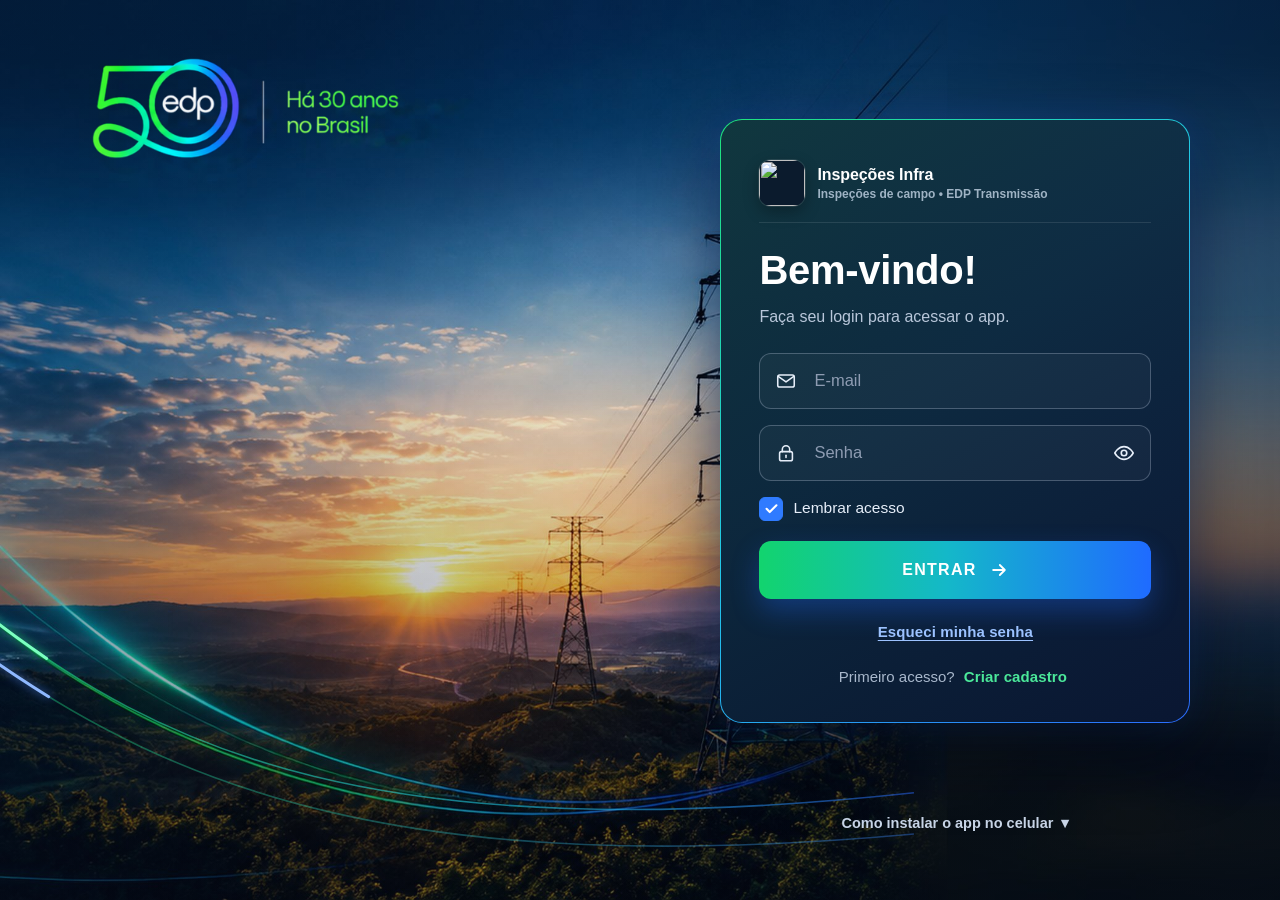
==== commit 0bd2775f: "Add files via upload" ====
--- a/index.html
+++ b/index.html
@@ -5,7 +5,7 @@
   <!-- viewport-fit=cover + safe-area no CSS: a barra inferior do iPhone
        não cobre a navegação quando instalado na tela de início -->
   <meta name="viewport" content="width=device-width, initial-scale=1, viewport-fit=cover">
-  <meta name="theme-color" content="#1A1F2E">
+  <meta name="theme-color" content="#0B1B2D">
   <meta name="description" content="Registro de inspeções de campo — EDP TRANSMISSÃO CONSTRUÇÃO. Funciona sem internet.">
 
   <title>Inspeções - Infra | EDP TRANSMISSÃO CONSTRUÇÃO</title>
@@ -18,7 +18,8 @@
   <meta name="apple-mobile-web-app-status-bar-style" content="black-translucent">
   <meta name="apple-mobile-web-app-title" content="Inspeções Infra">
   <link rel="apple-touch-icon" href="icons/apple-touch-icon.png">
-  <link rel="icon" href="icons/icon-192.png">
+  <link rel="icon" type="image/png" sizes="64x64" href="icons/favicon-64.png">
+  <link rel="icon" type="image/png" sizes="192x192" href="icons/icon-192.png">
 </head>
 <body class="modo-publico" data-logo="oficial">
 
@@ -46,18 +47,28 @@
 <header class="cabecalho" id="cabecalho">
   <div class="cab-linha">
     <div class="cab-titulo">
-      <img src="assets/edp-logo-neg.png" alt="EDP" class="cab-logo">
+      <img src="assets/app-emblema.png" alt="" class="cab-emblema" width="40" height="40">
       <div class="cab-textos">
         <strong id="cab-nome">Inspeções - Infra</strong>
         <small id="cab-obra">EDP TRANSMISSÃO CONSTRUÇÃO</small>
       </div>
     </div>
+    <div class="cab-direita">
+    <img src="assets/edp-logo-neg.png" alt="EDP" class="cab-logo">
     <button type="button" class="badge-rede" id="badge-rede" title="Conexão e fila de envio">
       <span class="ponto" id="ponto-rede"></span>
       <span id="txt-rede">Verificando…</span>
     </button>
+    </div>
   </div>
 </header>
+
+<div class="faixa-fila" id="faixa-fila" hidden role="status">
+  <svg viewBox="0 0 24 24" aria-hidden="true"><path d="M7 18a4.5 4.5 0 0 1-.5-9 6 6 0 0 1 11.6 1.5A3.8 3.8 0 0 1 17.5 18"/><path d="M12 12v7M9 16l3 3 3-3"/></svg>
+  <div class="faixa-fila-txt"><b id="faixa-fila-qtd">0 inspeções aguardando envio</b>
+    <small id="faixa-fila-sub">Serão enviadas automaticamente assim que houver internet.</small></div>
+  <button type="button" class="btn btn-secundario" id="btn-faixa-enviar">Enviar agora</button>
+</div>
 
 <div id="avisos" class="avisos" aria-live="polite"></div>
 
@@ -72,6 +83,8 @@
     </div>
 
     <div class="cartao cartao-vidro cartao-login">
+      <div class="login-app"><img src="assets/app-emblema.png" alt="" width="46" height="46">
+        <div><b>Inspeções Infra</b><small>Inspeções de campo • EDP Transmissão</small></div></div>
       <h1>Bem-vindo!</h1>
       <p class="sub-vidro">Faça seu login para acessar o app.</p>
       <div class="aviso-embutido" id="aviso-modo-local" hidden>
@@ -292,6 +305,7 @@
     <form id="form-inspecao" novalidate>
       <div class="cartao">
         <h1 id="titulo-form">Nova inspeção</h1>
+        <div class="secao-cab"><span class="secao-num">1</span><div><b>Identificação</b><small>Responsável, data e local da inspeção</small></div></div>
 
         <div class="campo">
           <span class="rotulo">Responsável</span>
@@ -343,6 +357,7 @@
       </div>
 
       <div class="cartao">
+        <div class="secao-cab"><span class="secao-num">2</span><div><b>Itens inspecionados</b><small>Marque os itens e responda o checklist SIM / NÃO</small></div></div>
         <fieldset class="campo">
           <legend class="rotulo">O que foi inspecionado? <b class="obrig">*</b></legend>
           <div id="f-inspecionado" class="lista-check"></div>
@@ -356,6 +371,7 @@
       </div>
 
       <div class="cartao">
+        <div class="secao-cab"><span class="secao-num">3</span><div><b>Não conformidade</b><small>Registre os desvios encontrados</small></div></div>
         <div class="campo">
           <span class="rotulo">Não conformidade? <b class="obrig">*</b></span>
           <div class="radio-grande">
@@ -376,6 +392,7 @@
       </div>
 
       <div class="cartao">
+        <div class="secao-cab"><span class="secao-num">4</span><div><b>Evidências fotográficas</b><small>Até 20 fotos por inspeção</small></div></div>
         <span class="rotulo">Fotos <small id="contador-fotos">(0/20)</small></span>
         <div class="botoes-foto">
           <label class="btn btn-secundario btn-arquivo">
@@ -393,6 +410,7 @@
       </div>
 
       <div class="cartao">
+        <div class="secao-cab"><span class="secao-num">5</span><div><b>Observações e localização</b><small>Informações complementares e coordenadas GPS</small></div></div>
         <label class="campo">
           <span class="rotulo">Observações</span>
           <textarea id="f-observacoes" rows="4" placeholder="Informações complementares (opcional)."></textarea>
@@ -540,80 +558,143 @@
   <!-- ===================================================================
        TELA — PAINEL DE INDICADORES
        ================================================================ -->
-  <section class="tela tela-dash" id="tela-painel" hidden>
-    <div class="cartao dash-topo">
-      <div class="dash-titulo">
-        <h1>Painel de indicadores</h1>
-        <p class="apoio pequena" id="pa-descricao"></p>
-      </div>
-      <div class="dash-controles">
-        <div class="periodo" id="periodo-botoes">
-          <button type="button" class="chip ativo" data-periodo="mes">Mês atual</button>
-          <button type="button" class="chip" data-periodo="3meses">Últimos 3 meses</button>
-          <button type="button" class="chip" data-periodo="ano">Ano</button>
-          <button type="button" class="chip" data-periodo="custom">Personalizado</button>
+  <section class="tela tela-bi" id="tela-painel" hidden>
+    <div class="bi">
+      <aside class="bi-lateral" aria-label="Seções do painel">
+       <div class="bi-lateral-fixo">
+        <nav class="bi-menu">
+          <button type="button" class="bi-menu-item ativo" data-bi-ir="bi-resumo">
+            <svg viewBox="0 0 24 24" aria-hidden="true"><path d="M4 11l8-7 8 7"/><path d="M6 10v10h12V10"/></svg>Resumo</button>
+          <button type="button" class="bi-menu-item" data-bi-ir="bi-analises">
+            <svg viewBox="0 0 24 24" aria-hidden="true"><path d="M4 20h16"/><path d="M7 16v-5M12 16V6M17 16v-8"/></svg>Análises</button>
+          <button type="button" class="bi-menu-item" data-bi-ir="bi-canteiros">
+            <svg viewBox="0 0 24 24" aria-hidden="true"><path d="M12 21s-6-5.6-6-11a6 6 0 0 1 12 0c0 5.4-6 11-6 11z"/><circle cx="12" cy="10" r="2.3"/></svg>Canteiros</button>
+        </nav>
+        <div class="bi-usuario">
+          <svg viewBox="0 0 24 24" aria-hidden="true"><circle cx="12" cy="8" r="3.6"/><path d="M5 20a7 7 0 0 1 14 0"/></svg>
+          <div><b id="bi-usuario-nome">—</b><small id="bi-usuario-funcao"></small></div>
         </div>
-        <div class="dash-datas" id="periodo-custom" hidden>
-          <label class="campo"><span class="rotulo">De</span><input type="date" id="pa-de"></label>
-          <label class="campo"><span class="rotulo">Até</span><input type="date" id="pa-ate"></label>
-        </div>
-        <button type="button" class="btn btn-secundario" id="btn-pdf-painel">Exportar painel</button>
-      </div>
-    </div>
-
-    <div class="cartoes-indicador" id="pa-cartoes"></div>
-
-    <div class="dash-grade">
-      <div class="cartao dash-bloco">
-        <h2>Inspeções por lote</h2>
-        <div id="pa-graf-lote" class="area-grafico"></div>
-      </div>
-      <div class="cartao dash-bloco">
-        <h2>Inspeções por empresa</h2>
-        <div id="pa-graf-empresa" class="area-grafico"></div>
-      </div>
-      <div class="cartao dash-bloco">
-        <h2>O que foi inspecionado</h2>
-        <div id="pa-graf-itens" class="area-grafico"></div>
-      </div>
-
-      <div class="cartao dash-bloco dash-largo">
-        <h2>Evolução mensal <small class="apoio">— últimos 12 meses</small></h2>
-        <div id="pa-graf-evolucao" class="area-grafico"></div>
-      </div>
-      <div class="cartao dash-bloco">
-        <h2>Canteiros com mais não conformidades</h2>
-        <div id="pa-graf-canteiros" class="area-grafico"></div>
-      </div>
-
-      <div class="cartao dash-bloco dash-largo">
-        <h2>Cobertura de canteiros</h2>
-        <div class="rolagem-horizontal dash-tabela">
-          <table class="tabela" id="pa-cobertura">
-            <thead>
-              <tr>
-                <th>Canteiro</th><th>Lote</th><th>Última inspeção</th>
-                <th>No período</th><th>NCs</th><th>Situação</th>
-              </tr>
-            </thead>
-            <tbody></tbody>
-          </table>
-        </div>
-        <p class="apoio pequena dash-legenda">
-          <span class="ponto-legenda verde"></span> até 30 dias &nbsp;
-          <span class="ponto-legenda amarelo"></span> 31 a 60 dias &nbsp;
-          <span class="ponto-legenda vermelho"></span> mais de 60 dias ou nunca inspecionado
-        </p>
-      </div>
-      <div class="cartao dash-bloco">
-        <h2>Checklist — perguntas com NÃO</h2>
-        <div id="pa-graf-checklist" class="area-grafico"></div>
-      </div>
-
-      <div class="cartao dash-bloco" id="cartao-graf-responsavel" hidden>
-        <h2>Inspeções por responsável</h2>
-        <div id="pa-graf-responsavel" class="area-grafico"></div>
-        <p class="apoio pequena">Visível apenas para o perfil administrador.</p>
+       </div>
+      </aside>
+
+      <div class="bi-principal">
+        <header class="bi-topo">
+          <div class="bi-titulo">
+            <h1>Inspeções de Campo</h1>
+            <span>EDP TRANSMISSÃO CONSTRUÇÃO</span>
+          </div>
+          <div class="bi-controles">
+            <div class="bi-suspenso">
+              <button type="button" class="bi-ctrl" id="bi-btn-periodo" aria-expanded="false" aria-haspopup="true">
+                <svg viewBox="0 0 24 24" aria-hidden="true"><rect x="4" y="5" width="16" height="15" rx="2"/><path d="M4 10h16M9 3v4M15 3v4"/></svg>
+                <span class="bi-ctrl-txt"><small>Período • <span id="bi-periodo-nome">Mês atual</span></small><b id="bi-periodo-txt">—</b></span>
+                <svg class="bi-seta" viewBox="0 0 24 24" aria-hidden="true"><path d="M6 9l6 6 6-6"/></svg>
+              </button>
+              <div class="bi-pop" id="bi-menu-periodo" hidden>
+                <button type="button" class="bi-op ativo" data-periodo="mes">Mês atual</button>
+                <button type="button" class="bi-op" data-periodo="3meses">Últimos 3 meses</button>
+                <button type="button" class="bi-op" data-periodo="12meses">Últimos 12 meses</button>
+                <button type="button" class="bi-op" data-periodo="ano">Ano corrente</button>
+                <button type="button" class="bi-op" data-periodo="custom">Personalizado…</button>
+                <div class="bi-datas" id="periodo-custom" hidden>
+                  <label class="campo"><span class="rotulo">De</span><input type="date" id="pa-de"></label>
+                  <label class="campo"><span class="rotulo">Até</span><input type="date" id="pa-ate"></label>
+                </div>
+              </div>
+            </div>
+            <div class="bi-suspenso">
+              <button type="button" class="bi-ctrl bi-ctrl-curto" id="bi-btn-filtros" aria-expanded="false" aria-haspopup="true">
+                <svg viewBox="0 0 24 24" aria-hidden="true"><path d="M4 5h16l-6 7.5V19l-4 1.5v-8z"/></svg>
+                <b>Filtros</b><em class="bi-qtd" id="bi-filtros-qtd" hidden></em>
+              </button>
+              <div class="bi-pop bi-pop-direita" id="bi-menu-filtros" hidden>
+                <label class="campo"><span class="rotulo">Lote</span><select id="bi-f-lote"></select></label>
+                <label class="campo"><span class="rotulo">Empresa</span><select id="bi-f-empresa"></select></label>
+                <button type="button" class="btn btn-neutro btn-bloco" id="bi-f-limpar">Limpar filtros</button>
+              </div>
+            </div>
+            <div class="bi-ctrl bi-ctrl-info" title="Última sincronização com a base central">
+              <svg viewBox="0 0 24 24" aria-hidden="true"><circle cx="12" cy="12" r="8.5"/><path d="M12 7.5V12l3 2"/></svg>
+              <span class="bi-ctrl-txt"><small>Última atualização</small><b id="bi-atualizacao">—</b></span>
+            </div>
+            <button type="button" class="bi-ctrl bi-ctrl-curto bi-pdf" id="btn-pdf-painel" title="Exportar o painel em PDF">
+              <svg viewBox="0 0 24 24" aria-hidden="true"><path d="M12 4v10"/><path d="M8 10.5l4 4 4-4"/><path d="M5 15v3.5A1.5 1.5 0 0 0 6.5 20h11a1.5 1.5 0 0 0 1.5-1.5V15"/></svg>
+              <b>PDF</b>
+            </button>
+          </div>
+        </header>
+
+        <section class="bi-secao" id="bi-resumo">
+          <h2 class="bi-secao-tit"><svg viewBox="0 0 24 24" aria-hidden="true"><path d="M4 11l8-7 8 7"/><path d="M6 10v10h12V10"/></svg>Visão Geral</h2>
+          <div class="bi-kpis" id="bi-kpis"></div>
+          <div class="bi-grade bi-grade-3">
+            <div class="bi-painel">
+              <h3>Inspeções por lote</h3>
+              <div id="pa-graf-lote"></div>
+              <div class="bi-legenda"><span><i class="ok"></i>Sem NC</span><span><i class="nc"></i>Com NC</span></div>
+            </div>
+            <div class="bi-painel">
+              <h3>Status das inspeções</h3>
+              <div id="pa-graf-status"></div>
+            </div>
+            <div class="bi-painel bi-painel-nc">
+              <h3>Canteiros com mais não conformidades</h3>
+              <div id="pa-graf-canteiros"></div>
+            </div>
+          </div>
+        </section>
+
+        <section class="bi-secao" id="bi-analises">
+          <h2 class="bi-secao-tit"><svg viewBox="0 0 24 24" aria-hidden="true"><path d="M4 20h16"/><path d="M7 16v-5M12 16V6M17 16v-8"/></svg>Análises</h2>
+          <div class="bi-grade bi-grade-analise">
+            <div class="bi-painel bi-largo">
+              <div class="bi-painel-cab"><h3>Evolução mensal <small>(últimos 12 meses)</small></h3>
+                <div class="bi-legenda"><span><i class="ok"></i>Sem NC</span><span><i class="nc"></i>Com NC</span></div></div>
+              <div id="pa-graf-evolucao"></div>
+            </div>
+            <div class="bi-painel">
+              <h3>Inspeções por empresa</h3>
+              <div id="pa-graf-empresa"></div>
+            </div>
+            <div class="bi-painel">
+              <h3>Distribuição por item inspecionado</h3>
+              <div id="pa-graf-itens"></div>
+            </div>
+          </div>
+          <div class="bi-grade bi-grade-2">
+            <div class="bi-painel">
+              <div class="bi-painel-cab"><h3>Checklist — perguntas com NÃO</h3><small class="bi-sub" id="pa-ck-sub"></small></div>
+              <div id="pa-graf-checklist"></div>
+            </div>
+            <div class="bi-painel" id="cartao-graf-responsavel" hidden>
+              <div class="bi-painel-cab"><h3>Inspeções por responsável</h3><small class="bi-sub">visível ao administrador</small></div>
+              <div id="pa-graf-responsavel"></div>
+            </div>
+          </div>
+        </section>
+
+        <section class="bi-secao" id="bi-canteiros">
+          <div class="bi-tabela-cab">
+            <h2 class="bi-secao-tit"><svg viewBox="0 0 24 24" aria-hidden="true"><path d="M12 21s-6-5.6-6-11a6 6 0 0 1 12 0c0 5.4-6 11-6 11z"/><circle cx="12" cy="10" r="2.3"/></svg>Cobertura de canteiros</h2>
+            <div class="bi-paginacao">
+              <button type="button" id="bi-pag-ant" aria-label="Página anterior">‹</button>
+              <span id="bi-pag-txt">1/1</span>
+              <button type="button" id="bi-pag-prox" aria-label="Próxima página">›</button>
+            </div>
+          </div>
+          <div class="bi-abas" id="bi-abas-lote"></div>
+          <div class="bi-tabela-rolagem">
+            <table class="bi-tabela" id="bi-cobertura">
+              <thead><tr><th>Canteiro</th><th>Lote</th><th>Última inspeção</th><th class="bi-n">No período</th><th class="bi-n">NCs</th><th>Situação</th></tr></thead>
+              <tbody></tbody>
+            </table>
+          </div>
+          <p class="bi-legenda-sem">
+            <span class="semaforo verde"><i></i>Em dia: até 30 dias</span>
+            <span class="semaforo amarelo"><i></i>Atenção: 31 a 60 dias</span>
+            <span class="semaforo vermelho"><i></i>Crítico: mais de 60 dias ou nunca inspecionado</span>
+          </p>
+        </section>
       </div>
     </div>
   </section>
--- a/styles.css
+++ b/styles.css
@@ -1056,6 +1056,203 @@
   .gt { font-size: 12.5px; }
 }
 
+/* ---------------------------------------------------------------- */
+/* PAINEL — VISÃO BI (página única)                                 */
+/* ---------------------------------------------------------------- */
+:root { --bi-escuro: #12283A; --bi-escuro2: #0D1E2C; --bi-fundo: #EEF3F6; --bi-borda: #DFE7EC;
+        --bi-ok: #1F9E8F; --bi-nc: #D64545; --bi-texto2: #5B6B78; }
+main:has(> #tela-painel:not([hidden])) { max-width: 1760px; padding-left: 12px; padding-right: 12px; }
+.tela-bi { margin-top: 4px; }
+.bi { display: grid; grid-template-columns: 1fr; background: var(--bi-fundo); border-radius: 18px; overflow: clip;
+  border: 1px solid var(--bi-borda); box-shadow: 0 6px 22px rgba(18,40,58,.08); }
+
+/* menu lateral */
+.bi-lateral { background: linear-gradient(180deg, var(--bi-escuro), var(--bi-escuro2)); color: #C9D6E2; display: flex;
+  flex-direction: column; justify-content: space-between; }
+.bi-menu { display: flex; gap: 4px; padding: 8px; overflow-x: auto; }
+.bi-menu-item { display: flex; align-items: center; gap: 10px; border: 0; background: transparent; color: #C9D6E2;
+  font: inherit; font-size: 14px; font-weight: 700; padding: 10px 14px; border-radius: 10px; cursor: pointer; white-space: nowrap; }
+.bi-menu-item svg, .bi-usuario svg, .bi-ctrl svg, .bi-secao-tit svg { width: 20px; height: 20px; fill: none; stroke: currentColor;
+  stroke-width: 1.8; stroke-linecap: round; stroke-linejoin: round; flex: none; }
+.bi-menu-item:hover { background: rgba(255,255,255,.07); color: #fff; }
+.bi-menu-item.ativo { background: linear-gradient(90deg, #1FBF73, #149E8E); color: #fff; box-shadow: 0 4px 14px rgba(31,191,115,.3); }
+.bi-usuario { display: none; align-items: center; gap: 10px; padding: 18px 16px; border-top: 1px solid rgba(255,255,255,.08); }
+.bi-usuario b { display: block; color: #fff; font-size: 13.5px; line-height: 1.25; }
+.bi-usuario small { color: #8FA4B6; font-size: 11.5px; }
+
+/* barra superior */
+.bi-principal { min-width: 0; }
+.bi-topo { background: var(--bi-escuro); color: #fff; display: flex; align-items: center; justify-content: space-between;
+  gap: 12px 18px; flex-wrap: wrap; padding: 14px 16px; }
+.bi-titulo h1 { color: #fff; margin: 0; font-size: 21px; font-weight: 800; letter-spacing: -.2px; }
+.bi-titulo span { color: #9FB3C4; font-size: 12px; font-weight: 600; letter-spacing: .3px; }
+.bi-controles { display: flex; gap: 8px; flex-wrap: wrap; align-items: stretch; }
+.bi-suspenso { position: relative; }
+.bi-ctrl { display: flex; align-items: center; gap: 10px; min-height: 48px; padding: 6px 12px; border-radius: 10px;
+  border: 1px solid rgba(255,255,255,.16); background: rgba(255,255,255,.04); color: #fff; font: inherit; cursor: pointer; text-align: left; }
+button.bi-ctrl:hover { background: rgba(255,255,255,.1); }
+.bi-ctrl-txt { display: flex; flex-direction: column; line-height: 1.2; }
+.bi-ctrl-txt small { color: #9FB3C4; font-size: 11px; font-weight: 600; }
+.bi-ctrl-txt b { font-size: 13px; font-variant-numeric: tabular-nums; }
+.bi-ctrl-curto b { font-size: 14px; }
+.bi-ctrl-info { cursor: default; border-color: transparent; background: transparent; }
+.bi-seta { width: 16px !important; height: 16px !important; margin-left: 4px; }
+.bi-qtd { font-style: normal; background: #1FBF73; color: #fff; border-radius: 999px; font-size: 11px; font-weight: 800; padding: 1px 7px; }
+.bi-pdf { background: #1FBF73; border-color: #1FBF73; }
+button.bi-pdf:hover { background: #18A863; }
+.bi-pop { position: absolute; z-index: 40; top: calc(100% + 6px); left: 0; min-width: 240px; background: #fff; color: var(--texto);
+  border-radius: 12px; padding: 8px; box-shadow: 0 14px 34px rgba(13,30,44,.28); border: 1px solid var(--bi-borda); }
+.bi-pop-direita { left: auto; right: 0; min-width: 260px; padding: 12px; }
+.bi-op { display: block; width: 100%; text-align: left; border: 0; background: transparent; font: inherit; font-size: 14px; font-weight: 600;
+  padding: 10px 12px; border-radius: 8px; cursor: pointer; color: var(--texto); }
+.bi-op:hover { background: #F0F5F7; }
+.bi-op.ativo { background: #E5F5EF; color: #13795B; }
+.bi-datas { display: grid; grid-template-columns: 1fr 1fr; gap: 8px; padding: 6px 4px 2px; }
+.bi-datas .campo, .bi-pop .campo { margin-bottom: 8px; min-width: 0; }
+.bi-datas input { min-height: 40px; width: 100%; min-width: 0; }
+
+/* seções e painéis */
+.bi-secao { padding: 14px 14px 4px; }
+.bi-secao + .bi-secao { border-top: 1px solid var(--bi-borda); }
+.bi-secao-tit { display: flex; align-items: center; gap: 10px; font-size: 17px; font-weight: 800; color: #15293A; margin: 2px 2px 12px; }
+.bi-secao-tit svg { color: #15293A; }
+.bi-kpis { display: grid; grid-template-columns: repeat(2, minmax(0, 1fr)); gap: 10px; margin-bottom: 10px; }
+.bi-kpi { display: flex; gap: 12px; background: #fff; border: 1px solid var(--bi-borda); border-radius: 12px; padding: 14px 14px 12px;
+  min-width: 0; position: relative; overflow: hidden; }
+.bi-kpi::before { content: ''; position: absolute; left: 0; top: 0; bottom: 0; width: 4px; background: var(--bi-ok); }
+.bi-kpi.k-alerta::before { background: var(--bi-nc); }
+.bi-kpi.k-atencao::before { background: #E8A317; }
+.bi-kpi-ic { width: 30px; height: 30px; flex: none; fill: none; stroke: #15293A; stroke-width: 1.6; stroke-linecap: round; stroke-linejoin: round; }
+.bi-kpi-txt { display: flex; flex-direction: column; min-width: 0; }
+.bi-kpi-rot { font-size: 12px; font-weight: 700; color: var(--bi-texto2); line-height: 1.25; }
+.bi-kpi-val { font-size: 28px; font-weight: 800; color: #12222F; line-height: 1.15; margin: 4px 0 2px; font-variant-numeric: tabular-nums; }
+.bi-kpi.k-alerta .bi-kpi-val { color: var(--bi-nc); }
+.bi-kpi.k-atencao .bi-kpi-val { color: #A86F00; }
+.bi-kpi-sub { font-size: 11.5px; color: var(--bi-texto2); }
+.bi-grade { display: grid; grid-template-columns: 1fr; gap: 10px; margin-bottom: 10px; }
+.bi-painel { background: #fff; border: 1px solid var(--bi-borda); border-radius: 12px; padding: 14px; min-width: 0; }
+.bi-painel h3 { font-size: 14.5px; font-weight: 800; color: #15293A; margin: 0 0 12px; }
+.bi-painel h3 small { font-weight: 600; color: var(--bi-texto2); font-size: 12px; }
+.bi-painel-cab { display: flex; justify-content: space-between; align-items: baseline; gap: 8px; flex-wrap: wrap; margin-bottom: 8px; }
+.bi-painel-cab h3 { margin: 0; }
+.bi-sub { color: var(--bi-texto2); font-size: 12px; font-weight: 600; }
+.bi-painel-nc { background: linear-gradient(180deg, #F3FBF7, #fff); }
+
+/* barras horizontais */
+.bi-barras { display: flex; flex-direction: column; gap: 9px; }
+.bi-barra-linha { display: grid; grid-template-columns: minmax(70px, 34%) 1fr auto; align-items: center; gap: 10px; cursor: default; }
+.bi-barra-linha.longo { grid-template-columns: 1fr auto; }
+.bi-barra-linha.longo { gap: 4px 10px; }
+.bi-barra-linha.longo .bi-barra-rot { grid-column: 1 / -1; white-space: normal; font-weight: 600; font-size: 12px; }
+.bi-barra-linha.longo .bi-barra-trilho { height: 10px; }
+.bi-barra-rot { font-size: 12.5px; font-weight: 700; color: #23394A; white-space: nowrap; overflow: hidden; text-overflow: ellipsis; }
+.bi-barra-trilho { display: flex; gap: 2px; height: 14px; background: #EEF2F5; border-radius: 4px; overflow: hidden; }
+.bi-barra-trilho i { display: block; height: 100%; }
+.bi-barra-trilho i:last-child { border-radius: 0 4px 4px 0; }
+.bi-barra-trilho .seg-ok { background: var(--bi-ok); }
+.bi-barra-trilho .seg-nc { background: var(--bi-nc); }
+.bi-barra-val { font-size: 12.5px; font-weight: 800; color: #12222F; font-variant-numeric: tabular-nums; min-width: 24px; text-align: right; }
+.bi-barra-val small { color: var(--bi-texto2); font-weight: 600; }
+.bi-barra-linha:hover .bi-barra-trilho { box-shadow: 0 0 0 2px #CFE2DD; }
+.bi-legenda { display: flex; gap: 14px; flex-wrap: wrap; font-size: 12px; font-weight: 600; color: var(--bi-texto2); margin-top: 12px; }
+.bi-painel-cab .bi-legenda { margin-top: 0; }
+.bi-legenda span { display: inline-flex; align-items: center; gap: 6px; }
+.bi-legenda i { width: 12px; height: 12px; border-radius: 3px; display: inline-block; }
+.bi-legenda i.ok { background: var(--bi-ok); } .bi-legenda i.nc { background: var(--bi-nc); }
+
+/* rosca */
+.bi-rosca { display: flex; align-items: center; gap: 18px; flex-wrap: wrap; }
+.bi-rosca svg { width: 132px; height: 132px; flex: none; }
+.bi-rosca-num { font-size: 26px; font-weight: 800; fill: #12222F; }
+.bi-rosca-rot { font-size: 11px; fill: var(--bi-texto2); font-weight: 600; }
+.bi-rosca-leg { list-style: none; margin: 0; padding: 0; flex: 1; min-width: 170px; display: flex; flex-direction: column; gap: 10px; }
+.bi-rosca-leg li { display: flex; align-items: center; gap: 8px; font-size: 13px; font-weight: 600; color: #23394A; }
+.bi-rosca-leg li b { margin-left: auto; font-variant-numeric: tabular-nums; }
+.bi-rosca-leg li b small { color: var(--bi-texto2); font-weight: 600; }
+.bi-rosca-leg li i { width: 12px; height: 12px; border-radius: 50%; flex: none; }
+.bi-rosca-leg li i.anel { border: 3px solid var(--bi-nc); background: #fff; }
+.bi-rosca-leg li.sep { border-top: 1px dashed var(--bi-borda); padding-top: 10px; }
+
+/* evolução */
+.bi-svg { display: block; overflow: visible; }
+
+.bi-linha-grade { stroke: #E7EDF1; stroke-width: 1; }
+.bi-eixo { font-size: 10.5px; fill: #6B7B88; font-family: inherit; }
+.bi-eixo.forte { fill: #12222F; font-weight: 800; }
+.bi-col-val { font-size: 10.5px; font-weight: 800; fill: #23394A; }
+.bi-col-alvo { fill: transparent; }
+.bi-col:hover .bi-col-alvo { fill: rgba(31,158,143,.07); }
+
+/* vazios */
+.bi-vazio { display: flex; flex-direction: column; align-items: center; justify-content: center; gap: 8px; min-height: 120px;
+  border: 1px dashed #D5DFE6; border-radius: 10px; background: #FAFCFD; color: var(--bi-texto2); font-size: 12.5px; padding: 14px; text-align: center; }
+.bi-ic-vazio { width: 32px; height: 32px; fill: none; stroke: #8FA4B6; stroke-width: 1.5; stroke-linecap: round; stroke-linejoin: round; }
+.bi-tudo-ok { display: flex; gap: 12px; align-items: flex-start; padding: 4px 2px; }
+.bi-tudo-ok b { display: block; color: #13795B; font-size: 14px; }
+.bi-tudo-ok span { color: var(--bi-texto2); font-size: 12.5px; }
+.bi-ic-ok { width: 30px; height: 30px; flex: none; fill: none; stroke: #13795B; stroke-width: 1.8; stroke-linecap: round; stroke-linejoin: round; }
+
+/* tabela de cobertura */
+.bi-tabela-cab { display: flex; justify-content: space-between; align-items: center; gap: 10px; }
+.bi-paginacao { display: flex; align-items: center; gap: 6px; font-weight: 800; font-size: 13px; color: #23394A; }
+.bi-paginacao button { width: 34px; height: 34px; border-radius: 8px; border: 1px solid var(--bi-borda); background: #fff; font-size: 18px;
+  font-weight: 800; color: #23394A; cursor: pointer; }
+.bi-paginacao button:disabled { opacity: .35; cursor: default; }
+.bi-abas { display: flex; gap: 6px; flex-wrap: wrap; margin-bottom: 10px; }
+.bi-aba { border: 1px solid var(--bi-borda); background: #fff; color: #23394A; font: inherit; font-size: 12.5px; font-weight: 700;
+  padding: 7px 16px; border-radius: 999px; cursor: pointer; }
+.bi-aba.ativa { background: var(--bi-escuro); border-color: var(--bi-escuro); color: #fff; }
+.bi-tabela-rolagem { overflow-x: auto; border-radius: 10px; border: 1px solid var(--bi-borda); background: #fff; }
+.bi-tabela { width: 100%; border-collapse: collapse; font-size: 12.5px; min-width: 640px; }
+.bi-tabela th { background: var(--bi-escuro); color: #fff; text-align: left; font-weight: 700; padding: 9px 12px; white-space: nowrap; }
+.bi-tabela td { padding: 8px 12px; border-top: 1px solid #EEF2F5; color: #23394A; }
+.bi-tabela tbody tr:nth-child(even) td { background: #FAFCFD; }
+.bi-tabela tbody tr:hover td { background: #EEF7F5; }
+.bi-tabela .bi-n { text-align: right; font-variant-numeric: tabular-nums; }
+.bi-tabela td.bi-n.nc { color: var(--bi-nc); font-weight: 800; }
+.bi-tabela td:first-child { font-weight: 700; max-width: 260px; overflow: hidden; text-overflow: ellipsis; white-space: nowrap; }
+.bi-sit { color: var(--bi-texto2); font-weight: 600; }
+.bi-td-vazio { text-align: center; color: var(--bi-texto2); padding: 20px !important; }
+.bi-legenda-sem { display: flex; gap: 8px 18px; flex-wrap: wrap; font-size: 12px; color: var(--bi-texto2); margin: 10px 2px 12px; }
+
+/* dica */
+.bi-dica { position: fixed; z-index: 90; pointer-events: none; background: #12222F; color: #fff; font-size: 12.5px; font-weight: 600;
+  padding: 7px 10px; border-radius: 8px; max-width: 300px; box-shadow: 0 8px 22px rgba(13,30,44,.3); line-height: 1.35; }
+
+@media (min-width: 700px) {
+  .bi-kpis { grid-template-columns: repeat(3, minmax(0, 1fr)); }
+  .bi-grade-2 { grid-template-columns: repeat(2, minmax(0, 1fr)); }
+  .bi-grade-analise { grid-template-columns: repeat(2, minmax(0, 1fr)); }
+  .bi-grade-analise .bi-largo { grid-column: 1 / -1; }
+  .bi-secao { padding: 16px 18px 6px; }
+}
+@media (min-width: 1100px) {
+  .bi { grid-template-columns: 190px minmax(0, 1fr); }
+  .bi-lateral-fixo { position: sticky; top: 0; height: min(100vh, 900px); display: flex; flex-direction: column; justify-content: space-between; }
+  .bi-menu { flex-direction: column; padding: 12px 10px; overflow: visible; }
+  .bi-usuario { display: flex; }
+  .bi-kpis { grid-template-columns: repeat(6, minmax(0, 1fr)); }
+  .bi-grade-3 { grid-template-columns: 1fr 1fr 1.15fr; }
+  .bi-grade-analise { grid-template-columns: 1.5fr 1fr 1fr; }
+  .bi-grade-analise .bi-largo { grid-column: auto; }
+  .bi-topo { padding: 14px 20px; }
+}
+@media (max-width: 1099px) {
+  .bi-lateral { position: sticky; top: 0; z-index: 30; }
+}
+@media (max-width: 520px) {
+  .bi-topo { padding: 12px; }
+  .bi-controles { width: 100%; }
+  .bi-suspenso:first-child { flex: 1 1 100%; }
+  .bi-suspenso:first-child .bi-ctrl { width: 100%; }
+  .bi-ctrl-info { flex: 1; }
+  .bi-kpi { padding: 12px 10px; gap: 8px; }
+  .bi-kpi-ic { width: 24px; height: 24px; }
+  .bi-kpi-val { font-size: 23px; }
+  .bi-pop { left: 0; right: auto; min-width: min(300px, calc(100vw - 40px)); }
+  .bi-pop-direita { left: auto; right: 0; }
+}
+
 /* Sem desfoque disponível: cartão sólido */
 @supports not ((backdrop-filter: blur(1px)) or (-webkit-backdrop-filter: blur(1px))) {
   body.modo-publico .cartao-vidro { background: linear-gradient(#0C1830, #0C1830) padding-box, linear-gradient(140deg, #1FE37B, #2B6CFF) border-box; }
@@ -1070,3 +1267,150 @@
   .cabecalho, .navegacao, .barra-acoes, .avisos { display: none !important; }
   .cartao { box-shadow: none; border: 1px solid #999; }
 }
+
+/* =====================================================================
+ * TEMA CORPORATIVO (v4.3.0)
+ * ---------------------------------------------------------------------
+ * Camada final: fundo claro, cartões brancos com borda fina e sombra
+ * discreta, verde EDP só como destaque, tipografia do sistema (Segoe UI
+ * no Windows, San Francisco no iPhone, Roboto no Android).
+ * Contraste: ação primária #0B7F70 sobre branco = 4,9:1 (WCAG AA).
+ * ===================================================================== */
+:root {
+  --azul-marinho: #0B1B2D;
+  --fundo: #F3F6F9;
+  --primaria: #0B7F70;
+  --primaria-esc: #096A5E;
+  --realce: #1FBF73;
+  --texto: #0F2233;
+  --texto-apoio: #5B6B78;
+  --borda: #E1E7EC;
+  --raio-cartao: 14px;
+  --raio-botao: 10px;
+  --sombra-cartao: 0 1px 2px rgba(15, 34, 51, .04), 0 2px 8px rgba(15, 34, 51, .05);
+  --sombra-topo: 0 1px 0 rgba(255,255,255,.04), 0 4px 18px rgba(11, 27, 45, .28);
+  --fonte: "Segoe UI", -apple-system, BlinkMacSystemFont, Roboto, Calibri, Arial, sans-serif;
+}
+html, body { font-size: 16px; }
+body { background: var(--fundo); }
+
+/* Cabeçalho */
+.cabecalho { background: linear-gradient(180deg, #0F2338 0%, #0B1B2D 100%); padding-top: calc(env(safe-area-inset-top, 0px) + 9px); padding-bottom: 9px; }
+.cab-emblema { width: 40px; height: 40px; border-radius: 11px; flex: none; background: #0B1B2D;
+  box-shadow: 0 0 0 1px rgba(255,255,255,.08), 0 4px 10px rgba(0,0,0,.25); }
+.cab-titulo { gap: 11px; }
+.cab-textos strong { font-size: 16px; font-weight: 700; letter-spacing: -.1px; }
+.cab-textos small { color: #93A7BA; font-size: 11px; font-weight: 600; letter-spacing: .5px; }
+.cab-direita { display: flex; align-items: center; gap: 16px; flex: none; }
+.cab-direita .cab-logo { height: 24px; margin: 0; padding-right: 16px; border-right: 1px solid rgba(255,255,255,.14); box-sizing: content-box; }
+@media (max-width: 560px) { .cab-direita .cab-logo { display: none; } }
+.badge-rede { background: rgba(255,255,255,.06); border: 1px solid rgba(255,255,255,.14); font-weight: 600; }
+
+/* Estrutura */
+main { padding-top: 16px; }
+.cartao { border-radius: var(--raio-cartao); border: 1px solid var(--borda); box-shadow: var(--sombra-cartao); padding: 18px; margin-bottom: 14px; }
+h1 { font-size: 21px; font-weight: 700; letter-spacing: -.2px; color: var(--texto); }
+h2 { font-weight: 700; color: var(--texto); }
+.apoio { color: var(--texto-apoio); }
+
+/* Cabeçalhos numerados das seções do formulário */
+.secao-cab { display: flex; align-items: center; gap: 12px; margin: 2px 0 16px; padding-bottom: 14px; border-bottom: 1px solid #EEF2F5; }
+.secao-cab b { display: block; font-size: 15.5px; font-weight: 700; color: var(--texto); line-height: 1.25; }
+.secao-cab small { display: block; font-size: 12.5px; color: var(--texto-apoio); }
+.secao-num { width: 30px; height: 30px; border-radius: 9px; flex: none; display: grid; place-items: center;
+  background: #E7F4F1; color: var(--primaria); font-weight: 800; font-size: 14px; border: 1px solid #C9E6DF; }
+#titulo-form { margin-bottom: 14px; }
+
+/* Campos */
+.rotulo { font-size: 13.5px; font-weight: 600; color: #2A3D4D; }
+input[type=text], input[type=date], input[type=search], input[type=email], input[type=password], select, textarea {
+  min-height: 48px; font-size: 15.5px; border: 1px solid #D5DEE5; border-radius: 10px; background-color: #fff;
+  transition: border-color .15s, box-shadow .15s; }
+input:hover:not(:disabled), select:hover:not(:disabled), textarea:hover { border-color: #B9C6D0; }
+input:focus, select:focus, textarea:focus { border-color: var(--primaria); box-shadow: 0 0 0 4px rgba(11,127,112,.12); }
+input:disabled, select:disabled { background: #F4F7F9; color: #94A3B0; border-color: #E4EAEE; }
+.campo-fixo { background: #F6F9FB; border-color: #E4EAEE; border-radius: 10px; min-height: 48px; }
+.lista-check > label, .lista-check > .item-insp > label { border-radius: 10px; border-color: #DCE4EA; background: #fff; min-height: 46px; font-size: 15px; }
+.lista-check > label:hover, .lista-check > .item-insp > label:hover { border-color: #B9C6D0; }
+.lista-check > label.marcado, .lista-check > .item-insp > label.marcado { background: #ECF7F4; border-color: var(--primaria); }
+
+/* Botões */
+.btn { border-radius: 10px; font-weight: 700; letter-spacing: .1px; text-transform: none; min-height: 46px; font-size: 15px;
+  transition: background-color .15s, border-color .15s, box-shadow .15s, transform .05s; }
+.btn-primario { background: var(--primaria); border-color: var(--primaria); box-shadow: 0 1px 2px rgba(11,127,112,.25); }
+.btn-primario:hover { background: var(--primaria-esc); }
+.btn-secundario { background: #fff; color: var(--primaria); border: 1px solid #BFDDD6; }
+.btn-secundario:hover { background: #F1F9F7; border-color: var(--primaria); }
+.btn-neutro { background: #fff; color: #2A3D4D; border: 1px solid #D5DEE5; }
+.btn-neutro:hover { background: #F6F9FB; border-color: #B9C6D0; }
+.btn-texto { color: var(--primaria); }
+
+/* Histórico: cartões de lista mais limpos */
+.lista { gap: 10px; }
+.item { border-radius: 12px; border: 1px solid var(--borda); border-left: 4px solid var(--conforme); box-shadow: var(--sombra-cartao); padding: 14px 16px; }
+.item:hover { border-color: #CBD6DE; }
+.item .data { font-size: 14px; font-weight: 700; color: var(--texto-apoio); letter-spacing: .2px; }
+.item .linha2 { font-size: 15.5px; margin-top: 4px; }
+.item .linha2 b { font-weight: 700; }
+.item .linha3 { font-size: 13px; }
+.item .acoes-item { gap: 6px; margin-top: 12px; padding-top: 12px; border-top: 1px solid #EEF2F5; }
+.item .acoes-item .btn { flex: 0 1 auto; min-height: 38px; font-size: 13.5px; padding: 6px 16px; }
+.selo { font-size: 11.5px; letter-spacing: .2px; }
+
+/* Tabelas de detalhe */
+.tabela-detalhe th, .tabela-detalhe td { border-color: #E6ECF0; }
+.tabela-detalhe th { background: #F6F9FB; color: #2A3D4D; font-size: 14px; }
+
+/* Avisos */
+.aviso { border-radius: 12px; box-shadow: 0 8px 24px rgba(15,34,51,.12); border: 1px solid var(--borda); border-left-width: 4px; }
+
+/* Navegação inferior: barra clara e corporativa */
+.navegacao { background: rgba(255,255,255,.94); border: 1px solid #DDE5EA; border-radius: 22px;
+  box-shadow: 0 12px 32px rgba(15,34,51,.16), 0 2px 6px rgba(15,34,51,.06);
+  -webkit-backdrop-filter: saturate(1.4) blur(14px); backdrop-filter: saturate(1.4) blur(14px); height: 66px; }
+.nav-item { color: #66788A; border-radius: 16px; height: 54px; }
+.nav-item:hover { color: var(--texto); background: #F2F6F8; }
+.nav-item.ativa { color: var(--primaria); transform: none; background: #E7F4F1;
+  box-shadow: inset 0 0 0 1px #C9E6DF; }
+.nav-item.ativa::after { bottom: 4px; width: 18px; height: 3px; margin-left: -9px; border-radius: 3px; background: var(--primaria); box-shadow: none; }
+.nav-item:focus-visible { outline-color: var(--primaria); }
+
+/* Exportar / contas: números */
+.num { border-radius: 12px; }
+
+/* Cronograma e painel herdam a nova paleta */
+.cr-seletor-ano select { font-family: inherit; }
+.tela-cronograma .cartao { border-radius: 14px; }
+
+/* KPI "Última inspeção": data nunca corta */
+.bi-kpi-val { font-size: clamp(19px, 1.65vw, 28px); white-space: nowrap; }
+.bi-kpi-txt { flex: 1; }
+@media (max-width: 520px) { .bi-kpi-val { font-size: 21px; } }
+
+/* Boas-vindas e login: emblema do app */
+.bv-app { display: inline-flex; align-items: center; gap: 10px; margin-top: 10px; color: #D6E4EF; font-weight: 700; font-size: 14px; }
+.bv-app img { width: 34px; height: 34px; border-radius: 9px; }
+.login-app { display: flex; align-items: center; gap: 12px; margin-bottom: 18px; padding-bottom: 16px; border-bottom: 1px solid rgba(255,255,255,.1); }
+.login-app img { width: 46px; height: 46px; border-radius: 12px; box-shadow: 0 0 0 1px rgba(255,255,255,.1), 0 6px 16px rgba(0,0,0,.3); background: #0B1B2D; }
+.login-app b { display: block; color: #fff; font-size: 16px; font-weight: 800; letter-spacing: -.1px; }
+.login-app small { display: block; color: #9FB3C4; font-size: 12px; font-weight: 600; }
+
+/* Faixa "aguardando envio" (fica logo abaixo do cabeçalho) */
+.faixa-fila { position: sticky; top: 58px; z-index: 34; display: flex; align-items: center; gap: 12px;
+  background: #FFF8E6; border-bottom: 1px solid #F3D591; color: #6B4E00; padding: 10px 14px; }
+.faixa-fila svg { width: 26px; height: 26px; flex: none; fill: none; stroke: #B57F00; stroke-width: 1.8; stroke-linecap: round; stroke-linejoin: round; }
+.faixa-fila-txt { flex: 1; min-width: 0; line-height: 1.25; }
+.faixa-fila-txt b { display: block; font-size: 14.5px; }
+.faixa-fila-txt small { font-size: 12.5px; color: #7A5A00; }
+.faixa-fila .btn { min-height: 38px; padding: 6px 14px; font-size: 13.5px; flex: none; }
+.faixa-fila.erro { background: #FDECEC; border-bottom-color: #F0BDBD; color: #8E1C1C; }
+.faixa-fila.erro svg { stroke: #C62828; }
+.faixa-fila.erro small { color: #8E1C1C; }
+
+/* Liberações: situação de envio do aparelho */
+.envio-situacao { display: flex; align-items: center; gap: 8px; flex-wrap: wrap; font-size: 13px; margin-top: 8px;
+  padding: 7px 10px; border-radius: 8px; background: #F4F8F6; color: #2A3D4D; }
+.envio-situacao i { width: 9px; height: 9px; border-radius: 50%; background: #2E9D57; flex: none; }
+.envio-situacao.envio-pend { background: #FFF8E6; } .envio-situacao.envio-pend i { background: #E8A317; }
+.envio-situacao.envio-alerta { background: #FDECEC; color: #8E1C1C; } .envio-situacao.envio-alerta i { background: #C62828; }
+.usuario-item .data { font-size: 16px; color: var(--texto); letter-spacing: 0; }
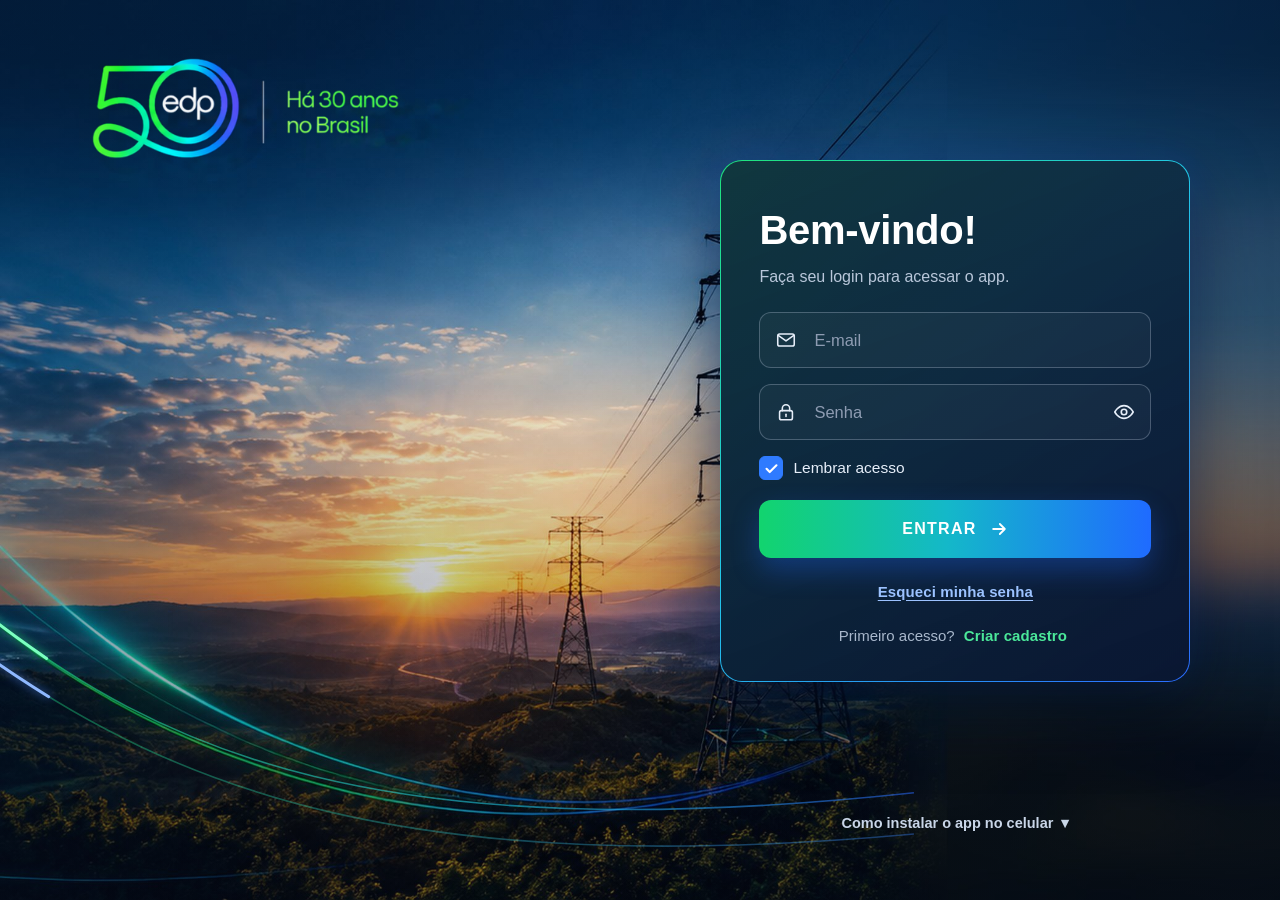
==== commit e7349d52: "Add files via upload" ====
--- a/index.html
+++ b/index.html
@@ -47,14 +47,13 @@
 <header class="cabecalho" id="cabecalho">
   <div class="cab-linha">
     <div class="cab-titulo">
-      <img src="assets/app-emblema.png" alt="" class="cab-emblema" width="40" height="40">
+      <img src="assets/edp-logo-neg.png" alt="EDP" class="cab-logo">
       <div class="cab-textos">
         <strong id="cab-nome">Inspeções - Infra</strong>
         <small id="cab-obra">EDP TRANSMISSÃO CONSTRUÇÃO</small>
       </div>
     </div>
     <div class="cab-direita">
-    <img src="assets/edp-logo-neg.png" alt="EDP" class="cab-logo">
     <button type="button" class="badge-rede" id="badge-rede" title="Conexão e fila de envio">
       <span class="ponto" id="ponto-rede"></span>
       <span id="txt-rede">Verificando…</span>
@@ -83,8 +82,6 @@
     </div>
 
     <div class="cartao cartao-vidro cartao-login">
-      <div class="login-app"><img src="assets/app-emblema.png" alt="" width="46" height="46">
-        <div><b>Inspeções Infra</b><small>Inspeções de campo • EDP Transmissão</small></div></div>
       <h1>Bem-vindo!</h1>
       <p class="sub-vidro">Faça seu login para acessar o app.</p>
       <div class="aviso-embutido" id="aviso-modo-local" hidden>
--- a/styles.css
+++ b/styles.css
@@ -1302,8 +1302,7 @@
 .cab-textos strong { font-size: 16px; font-weight: 700; letter-spacing: -.1px; }
 .cab-textos small { color: #93A7BA; font-size: 11px; font-weight: 600; letter-spacing: .5px; }
 .cab-direita { display: flex; align-items: center; gap: 16px; flex: none; }
-.cab-direita .cab-logo { height: 24px; margin: 0; padding-right: 16px; border-right: 1px solid rgba(255,255,255,.14); box-sizing: content-box; }
-@media (max-width: 560px) { .cab-direita .cab-logo { display: none; } }
+.cab-titulo .cab-logo { height: 26px; margin: 0 4px 0 2px; padding-right: 14px; border-right: 1px solid rgba(255,255,255,.16); box-sizing: content-box; }
 .badge-rede { background: rgba(255,255,255,.06); border: 1px solid rgba(255,255,255,.14); font-weight: 600; }
 
 /* Estrutura */
